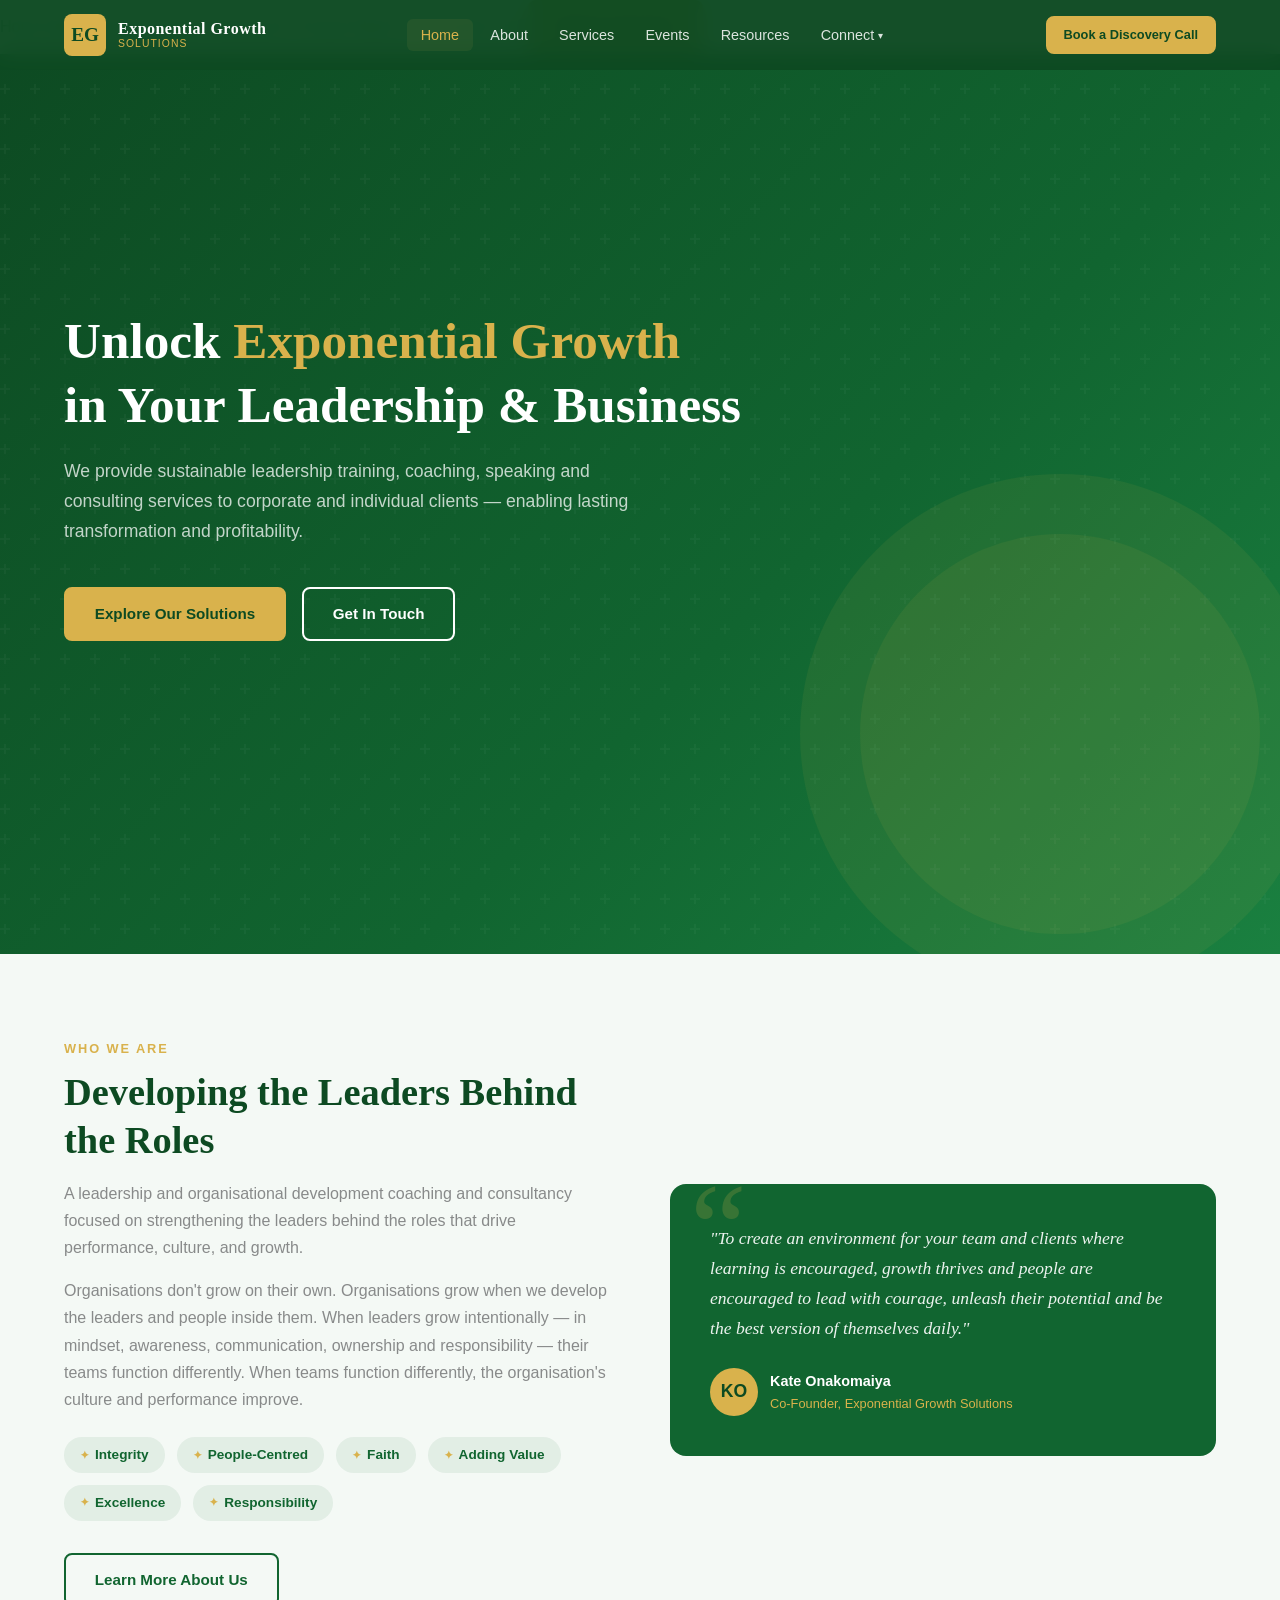
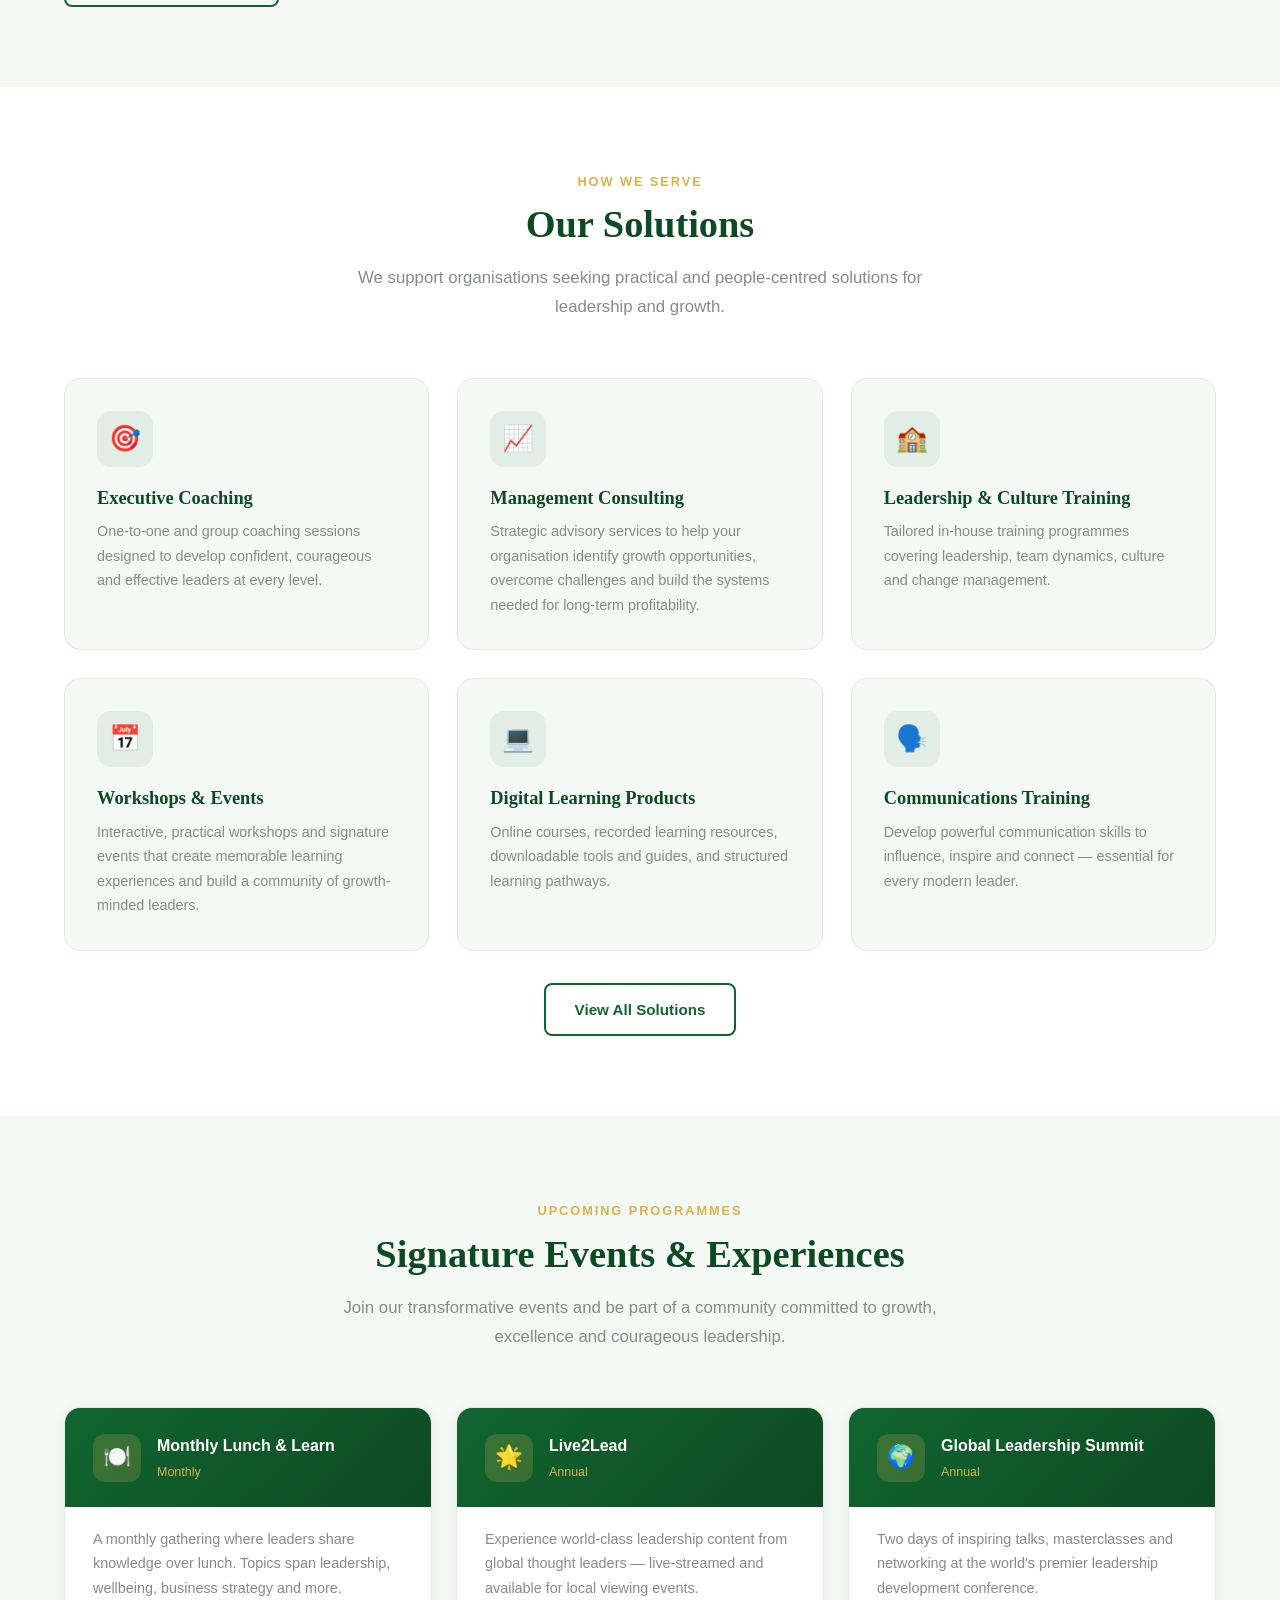
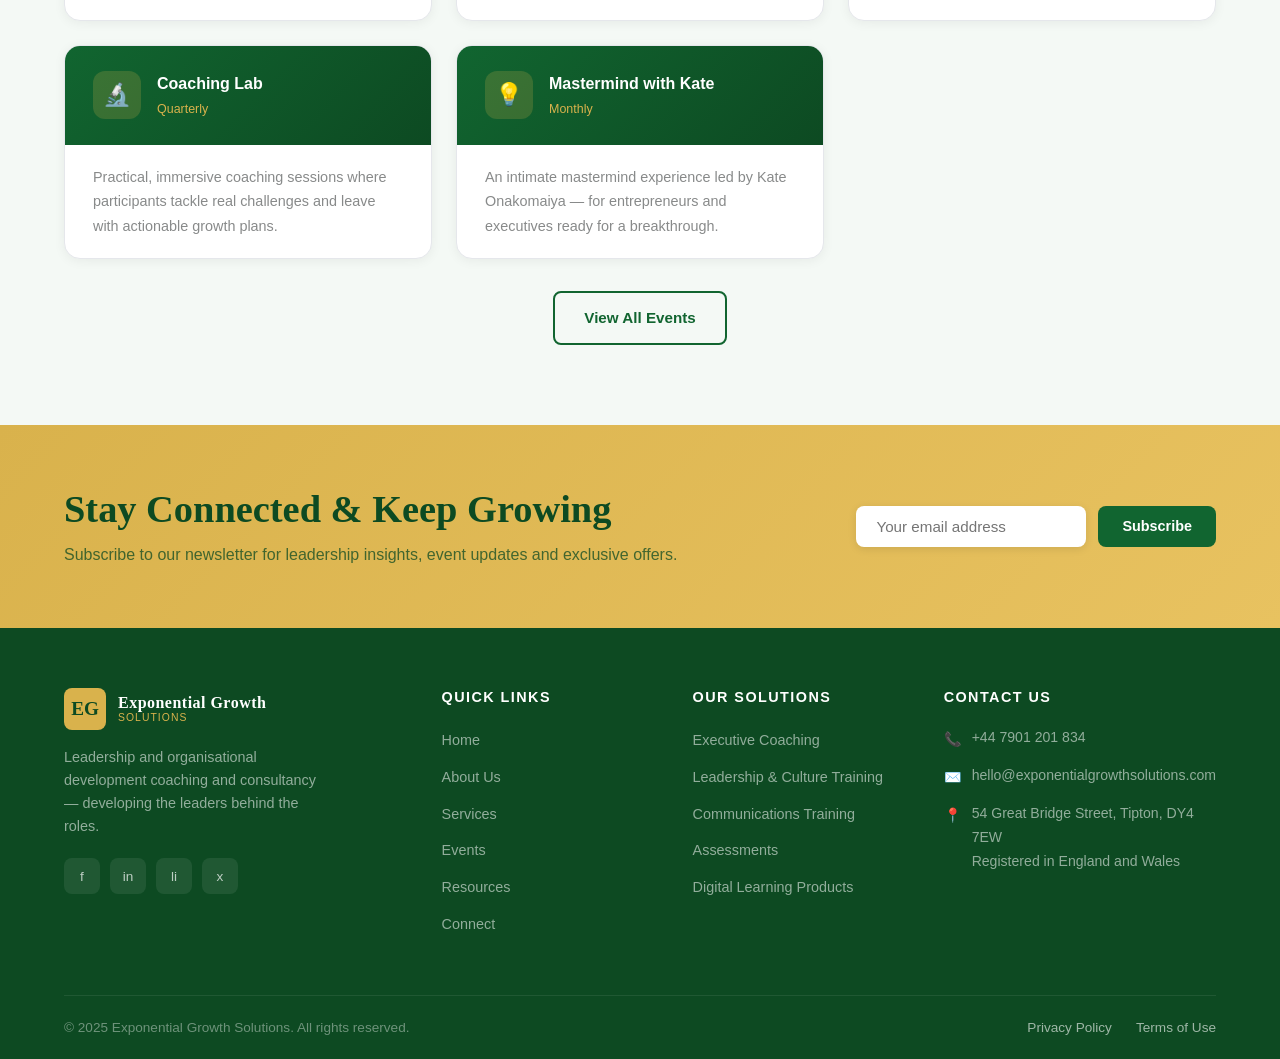
==== index.html @ 82782a2e "Add Connect dropdown menu with Book a Connection Call across all pages Agent-Logs-Url: https://githu" ====
<!DOCTYPE html>
<html lang="en">
<head>
  <meta charset="UTF-8" />
  <meta name="viewport" content="width=device-width, initial-scale=1.0" />
  <title>Exponential Growth Solutions | Leadership Coaching &amp; Consulting</title>
  <meta name="description" content="Exponential Growth Solutions – Leadership and organisational development coaching and consultancy. Helping organisations grow by developing the leaders within." />
  <link rel="stylesheet" href="css/styles.css" />
</head>
<body>

  <!-- ===== NAVBAR ===== -->
  <nav class="navbar" role="navigation" aria-label="Main navigation">
    <div class="container nav-inner">
      <a href="index.html" class="nav-logo" aria-label="Exponential Growth Solutions – Home">
        <div class="nav-logo-icon">EG</div>
        <div class="nav-logo-text">
          <span class="nav-logo-name">Exponential Growth</span>
          <span class="nav-logo-sub">Solutions</span>
        </div>
      </a>
      <ul class="nav-links" role="list">
        <li><a href="index.html">Home</a></li>
        <li><a href="about.html">About</a></li>
        <li><a href="services.html">Services</a></li>
        <li><a href="events.html">Events</a></li>
        <li><a href="resources.html">Resources</a></li>
        <li class="nav-dropdown">
          <button class="nav-dropdown-toggle" aria-expanded="false" aria-haspopup="true">Connect <span class="nav-dropdown-arrow" aria-hidden="true">▾</span></button>
          <ul class="nav-dropdown-menu" role="menu">
            <li role="none"><a href="contact.html" role="menuitem">Contact</a></li>
            <li role="none"><a href="book-a-call.html" role="menuitem">Book a Connection Call</a></li>
          </ul>
        </li>
      </ul>
      <a href="book-a-call.html" class="btn btn-primary nav-cta">Book a Discovery Call</a>
      <button class="nav-hamburger" aria-label="Toggle mobile menu" aria-expanded="false">
        <span></span><span></span><span></span>
      </button>
    </div>
  </nav>

  <!-- Mobile Menu -->
  <div class="mobile-menu" role="navigation" aria-label="Mobile navigation">
    <a href="index.html">Home</a>
    <a href="about.html">About</a>
    <a href="services.html">Services</a>
    <a href="events.html">Events</a>
    <a href="resources.html">Resources</a>
    <a href="contact.html">Connect</a>
    <a href="book-a-call.html">Book a Connection Call</a>
    <a href="book-a-call.html" class="btn btn-primary">Book a Session</a>
  </div>

  <!-- ===== HERO ===== -->
  <section class="hero" id="home">
    <div class="hero-graphic" aria-hidden="true"></div>
    <div class="container">
      <div class="hero-content fade-up">
        <h1>Unlock <span>Exponential Growth</span><br>in Your Leadership &amp; Business</h1>
        <p class="hero-subtitle">
          We provide sustainable leadership training, coaching, speaking and consulting services
          to corporate and individual clients — enabling lasting transformation and profitability.
        </p>
        <div class="hero-buttons">
          <a href="services.html" class="btn btn-primary">Explore Our Solutions</a>
          <a href="contact.html" class="btn btn-outline">Get In Touch</a>
        </div>
      </div>
    </div>
  </section>

  <!-- ===== ABOUT STRIP ===== -->
  <section class="about-strip">
    <div class="container strip-grid">
      <div class="strip-text fade-up">
        <span class="section-label">Who We Are</span>
        <h2>Developing the Leaders Behind the Roles</h2>
        <p>
          A leadership and organisational development coaching and consultancy focused on strengthening the leaders behind the roles that drive performance, culture, and growth.
        </p>
        <p>
          Organisations don't grow on their own. Organisations grow when we develop the leaders and people inside them. When leaders grow intentionally — in mindset, awareness, communication, ownership and responsibility — their teams function differently. When teams function differently, the organisation's culture and performance improve.
        </p>
        <div class="values-list">
          <span class="value-badge">Integrity</span>
          <span class="value-badge">People-Centred</span>
          <span class="value-badge">Faith</span>
          <span class="value-badge">Adding Value</span>
          <span class="value-badge">Excellence</span>
          <span class="value-badge">Responsibility</span>
        </div>
        <a href="about.html" class="btn btn-outline-dark mt-2">Learn More About Us</a>
      </div>
      <div class="fade-up">
        <div class="quote-card">
          <p class="quote-text">
            "To create an environment for your team and clients where learning is encouraged,
            growth thrives and people are encouraged to lead with courage, unleash their potential
            and be the best version of themselves daily."
          </p>
          <div class="quote-author">
            <div class="quote-avatar">KO</div>
            <div>
              <div class="quote-name">Kate Onakomaiya</div>
              <div class="quote-role">Co-Founder, Exponential Growth Solutions</div>
            </div>
          </div>
        </div>
      </div>
    </div>
  </section>

  <!-- ===== SERVICES ===== -->
  <section class="services" id="services">
    <div class="container">
      <div class="section-header fade-up">
        <span class="section-label">How We Serve</span>
        <h2>Our Solutions</h2>
        <p>We support organisations seeking practical and people-centred solutions for leadership and growth.</p>
      </div>
      <div class="services-grid" id="servicesGrid">
        <div class="service-card fade-up">
          <div class="service-icon">🎯</div>
          <h3>Executive Coaching</h3>
          <p>One-to-one and group coaching sessions designed to develop confident, courageous and effective leaders at every level.</p>
        </div>
        <div class="service-card fade-up">
          <div class="service-icon">📈</div>
          <h3>Management Consulting</h3>
          <p>Strategic advisory services to help your organisation identify growth opportunities, overcome challenges and build the systems needed for long-term profitability.</p>
        </div>
        <div class="service-card fade-up">
          <div class="service-icon">🏫</div>
          <h3>Leadership &amp; Culture Training</h3>
          <p>Tailored in-house training programmes covering leadership, team dynamics, culture and change management.</p>
        </div>
        <div class="service-card fade-up">
          <div class="service-icon">📅</div>
          <h3>Workshops &amp; Events</h3>
          <p>Interactive, practical workshops and signature events that create memorable learning experiences and build a community of growth-minded leaders.</p>
        </div>
        <div class="service-card fade-up">
          <div class="service-icon">💻</div>
          <h3>Digital Learning Products</h3>
          <p>Online courses, recorded learning resources, downloadable tools and guides, and structured learning pathways.</p>
        </div>
        <div class="service-card fade-up">
          <div class="service-icon">🗣️</div>
          <h3>Communications Training</h3>
          <p>Develop powerful communication skills to influence, inspire and connect — essential for every modern leader.</p>
        </div>
        <div class="service-card fade-up service-card--extra" style="display:none;">
          <div class="service-icon">📊</div>
          <h3>Assessments</h3>
          <p>Evidence-based DISC and 360-degree leadership assessments to uncover strengths, gaps and opportunities for growth.</p>
        </div>
        <div class="service-card fade-up service-card--extra" style="display:none;">
          <div class="service-icon">🎤</div>
          <h3>Speaking Engagements</h3>
          <p>Inspirational keynotes and panel discussions for conferences, corporate events and leadership summits.</p>
        </div>
      </div>
      <div class="text-center mt-2">
        <a href="#" id="viewAllServicesBtn" class="btn btn-outline-dark">View All Solutions</a>
      </div>
    </div>
  </section>

  <!-- ===== EVENTS ===== -->
  <section class="events" id="events">
    <div class="container">
      <div class="section-header fade-up">
        <span class="section-label">Upcoming Programmes</span>
        <h2>Signature Events &amp; Experiences</h2>
        <p>Join our transformative events and be part of a community committed to growth, excellence and courageous leadership.</p>
      </div>
      <div class="events-grid">
        <div class="event-card fade-up">
          <div class="event-header">
            <div class="event-icon">🍽️</div>
            <div>
              <div class="event-title">Monthly Lunch &amp; Learn</div>
              <div class="event-freq">Monthly</div>
            </div>
          </div>
          <div class="event-body">
            <p>A monthly gathering where leaders share knowledge over lunch. Topics span leadership, wellbeing, business strategy and more.</p>
          </div>
        </div>
        <div class="event-card fade-up">
          <div class="event-header">
            <div class="event-icon">🌟</div>
            <div>
              <div class="event-title">Live2Lead</div>
              <div class="event-freq">Annual</div>
            </div>
          </div>
          <div class="event-body">
            <p>Experience world-class leadership content from global thought leaders — live-streamed and available for local viewing events.</p>
          </div>
        </div>
        <div class="event-card fade-up">
          <div class="event-header">
            <div class="event-icon">🌍</div>
            <div>
              <div class="event-title">Global Leadership Summit</div>
              <div class="event-freq">Annual</div>
            </div>
          </div>
          <div class="event-body">
            <p>Two days of inspiring talks, masterclasses and networking at the world's premier leadership development conference.</p>
          </div>
        </div>
        <div class="event-card fade-up">
          <div class="event-header">
            <div class="event-icon">🔬</div>
            <div>
              <div class="event-title">Coaching Lab</div>
              <div class="event-freq">Quarterly</div>
            </div>
          </div>
          <div class="event-body">
            <p>Practical, immersive coaching sessions where participants tackle real challenges and leave with actionable growth plans.</p>
          </div>
        </div>
        <div class="event-card fade-up">
          <div class="event-header">
            <div class="event-icon">💡</div>
            <div>
              <div class="event-title">Mastermind with Kate</div>
              <div class="event-freq">Monthly</div>
            </div>
          </div>
          <div class="event-body">
            <p>An intimate mastermind experience led by Kate Onakomaiya — for entrepreneurs and executives ready for a breakthrough.</p>
          </div>
        </div>
      </div>
      <div class="text-center mt-2 fade-up">
        <a href="events.html" class="btn btn-outline-dark">View All Events</a>
      </div>
    </div>
  </section>

  <!-- ===== TESTIMONIALS (commented out) =====
  <section class="testimonials">
    <div class="container">
      <div class="section-header fade-up">
        <span class="section-label">Client Stories</span>
        <h2>What Our Clients Say</h2>
        <p>Real transformations from real people who chose to grow exponentially.</p>
      </div>
      <div class="testimonials-grid">
        <div class="testi-card fade-up">
          <div class="testi-stars">★★★★★</div>
          <p class="testi-text">"The coaching sessions with Exponential Growth completely changed how I show up as a leader. I've become more decisive, more empathetic and significantly more effective."</p>
          <div class="testi-author">
            <div class="testi-avatar">AO</div>
            <div>
              <div class="testi-name">Adaeze Obi</div>
              <div class="testi-role">Senior Manager, Financial Services</div>
            </div>
          </div>
        </div>
        <div class="testi-card fade-up">
          <div class="testi-stars">★★★★★</div>
          <p class="testi-text">"The Global Leadership Summit was phenomenal. The content, the speakers and the network I built in those two days were worth every penny invested."</p>
          <div class="testi-author">
            <div class="testi-avatar">TS</div>
            <div>
              <div class="testi-name">Taiwo Sanni</div>
              <div class="testi-role">CEO, Tech Startup</div>
            </div>
          </div>
        </div>
        <div class="testi-card fade-up">
          <div class="testi-stars">★★★★★</div>
          <p class="testi-text">"Mastermind with Kate gave me the clarity and accountability I needed to scale my business. The ROI has been incredible — I recommend it without hesitation."</p>
          <div class="testi-author">
            <div class="testi-avatar">FB</div>
            <div>
              <div class="testi-name">Folake Balogun</div>
              <div class="testi-role">Entrepreneur &amp; Business Owner</div>
            </div>
          </div>
        </div>
      </div>
    </div>
  </section>
  ===== END TESTIMONIALS ===== -->

  <!-- ===== NEWSLETTER ===== -->
  <section class="cta-banner">
    <div class="container cta-inner">
      <div class="cta-text">
        <h2>Stay Connected &amp; Keep Growing</h2>
        <p>Subscribe to our newsletter for leadership insights, event updates and exclusive offers.</p>
      </div>
      <div>
        <form class="newsletter-form" id="newsletterForm" novalidate>
          <input type="email" placeholder="Your email address" aria-label="Email address" required />
          <button type="submit">Subscribe</button>
        </form>
        <div class="success-msg" id="newsletterSuccess">✓ You're subscribed! Welcome to the community.</div>
      </div>
    </div>
  </section>

  <!-- ===== FOOTER ===== -->
  <footer class="footer">
    <div class="container">
      <div class="footer-grid">
        <div class="footer-brand">
          <a href="index.html" class="nav-logo" aria-label="Exponential Growth Solutions – Home">
            <div class="nav-logo-icon">EG</div>
            <div class="nav-logo-text">
              <span class="nav-logo-name">Exponential Growth</span>
              <span class="nav-logo-sub">Solutions</span>
            </div>
          </a>
          <p>Leadership and organisational development coaching and consultancy — developing the leaders behind the roles.</p>
          <div class="footer-social">
            <a href="#" class="social-link" aria-label="Facebook">f</a>
            <a href="#" class="social-link" aria-label="Instagram">in</a>
            <a href="https://www.linkedin.com/company/exponentialgrowthsolutions" target="_blank" rel="noopener noreferrer" class="social-link" aria-label="LinkedIn">li</a>
            <a href="#" class="social-link" aria-label="Twitter/X">x</a>
          </div>
        </div>
        <div class="footer-col">
          <h4>Quick Links</h4>
          <ul>
            <li><a href="index.html">Home</a></li>
            <li><a href="about.html">About Us</a></li>
            <li><a href="services.html">Services</a></li>
            <li><a href="events.html">Events</a></li>
            <li><a href="resources.html">Resources</a></li>
            <li><a href="contact.html">Connect</a></li>
          </ul>
        </div>
        <div class="footer-col">
          <h4>Our Solutions</h4>
          <ul>
            <li><a href="services.html">Executive Coaching</a></li>
            <li><a href="services.html">Leadership &amp; Culture Training</a></li>
            <li><a href="services.html">Communications Training</a></li>
            <li><a href="services.html">Assessments</a></li>
            <li><a href="services.html">Digital Learning Products</a></li>
          </ul>
        </div>
        <div class="footer-col">
          <h4>Contact Us</h4>
          <div class="footer-contact-item">
            <span class="icon">📞</span>
            <a href="tel:+447901201834" style="color:rgba(255,255,255,0.55)">+44 7901 201 834</a>
          </div>
          <div class="footer-contact-item">
            <span class="icon">✉️</span>
            <a href="mailto:hello@exponentialgrowthsolutions.com" style="color:rgba(255,255,255,0.55)">hello@exponentialgrowthsolutions.com</a>
          </div>
          <div class="footer-contact-item">
            <span class="icon">📍</span>
            <span>54 Great Bridge Street, Tipton, DY4 7EW<br>Registered in England and Wales</span>
          </div>
        </div>
      </div>
      <div class="footer-bottom">
        <p>© 2025 Exponential Growth Solutions. All rights reserved.</p>
        <div style="display:flex;gap:1.5rem;">
          <a href="#">Privacy Policy</a>
          <a href="#">Terms of Use</a>
        </div>
      </div>
    </div>
  </footer>

  <script src="js/main.js"></script>
</body>
</html>
---- css/styles.css ----
/* =============================================
   EXPONENTIAL GROWTH SOLUTIONS LTD
   Main Stylesheet
   ============================================= */

/* ---- CSS Variables ---- */
:root {
  --primary:     #116530;   /* Deep green */
  --primary-dark:#0D4A22;
  --secondary:   #21B6A8;   /* Teal */
  --accent:      #D9B24C;   /* Gold */
  --accent-dark: #B8922C;
  --accent-2:    #A3EBB1;   /* Mid green */
  --accent-3:    #A3EBB1;   /* Light green */
  --light:       #F4F9F5;
  --white:       #FFFFFF;
  --text:        #676969;
  --text-light:  #888A8A;
  --border:      #E5E7EB;
  --success:     #A3EBB1;
  --radius:      8px;
  --shadow:      0 4px 24px rgba(17,101,48,0.12);
  --transition:  0.3s ease;
  --font-main:   'Segoe UI', Arial, sans-serif;
  --font-heading:'Georgia', 'Times New Roman', serif;
}

/* ---- Reset & Base ---- */
*, *::before, *::after { box-sizing: border-box; margin: 0; padding: 0; }
html { scroll-behavior: smooth; }
body {
  font-family: var(--font-main);
  color: var(--text);
  background: var(--white);
  line-height: 1.7;
  font-size: 16px;
}
img { max-width: 100%; display: block; }
a { color: var(--primary); text-decoration: none; transition: color var(--transition); }
a:hover { color: var(--accent); }
ul { list-style: none; }

/* ---- Typography ---- */
h1, h2, h3, h4 {
  font-family: var(--font-heading);
  color: var(--primary-dark);
  line-height: 1.25;
}
h1 { font-size: clamp(2rem, 5vw, 3.2rem); }
h2 { font-size: clamp(1.6rem, 3.5vw, 2.4rem); }
h3 { font-size: clamp(1.2rem, 2.5vw, 1.6rem); }
h4 { font-size: 1.1rem; }
p  { margin-bottom: 1rem; color: var(--text); }
.section-label {
  display: inline-block;
  font-size: 0.8rem;
  font-weight: 700;
  letter-spacing: 0.15em;
  text-transform: uppercase;
  color: var(--accent);
  margin-bottom: 0.5rem;
}

/* ---- Layout ---- */
.container { width: 90%; max-width: 1160px; margin: 0 auto; }
section { padding: 80px 0; }
.section-header { text-align: center; margin-bottom: 56px; }
.section-header h2 { margin-bottom: 1rem; }
.section-header p  { max-width: 640px; margin: 0 auto; color: var(--text-light); font-size: 1.05rem; }

/* ---- Buttons ---- */
.btn {
  display: inline-block;
  padding: 0.75rem 1.8rem;
  border-radius: var(--radius);
  font-weight: 600;
  font-size: 0.95rem;
  cursor: pointer;
  transition: all var(--transition);
  border: 2px solid transparent;
}
.btn-primary {
  background: var(--accent);
  color: var(--primary-dark);
  border-color: var(--accent);
}
.btn-primary:hover {
  background: var(--accent-dark);
  border-color: var(--accent-dark);
  color: var(--white);
  transform: translateY(-2px);
  box-shadow: 0 6px 20px rgba(217,178,76,0.35);
}
.btn-green {
  background: var(--primary);
  color: var(--white);
  border-color: var(--primary);
}
.btn-green:hover {
  background: var(--primary-dark);
  border-color: var(--primary-dark);
  color: var(--white);
  transform: translateY(-2px);
  box-shadow: 0 6px 20px rgba(17,101,48,0.35);
}
.btn-outline {
  background: transparent;
  color: var(--white);
  border-color: var(--white);
}
.btn-outline:hover {
  background: var(--white);
  color: var(--primary);
  transform: translateY(-2px);
}
.btn-outline-dark {
  background: transparent;
  color: var(--primary);
  border-color: var(--primary);
}
.btn-outline-dark:hover {
  background: var(--primary);
  color: var(--white);
  transform: translateY(-2px);
}

/* ---- NAV ---- */
.navbar {
  position: fixed;
  top: 0; left: 0; right: 0;
  z-index: 1000;
  background: rgba(13, 74, 34, 0.97);
  backdrop-filter: blur(10px);
  padding: 0;
  transition: box-shadow var(--transition);
}
.navbar.scrolled { box-shadow: 0 2px 24px rgba(0,0,0,0.25); }
.nav-inner {
  display: flex;
  align-items: center;
  justify-content: space-between;
  height: 70px;
}
.nav-logo {
  display: flex;
  align-items: center;
  gap: 12px;
  text-decoration: none;
}
.nav-logo-icon {
  width: 42px; height: 42px;
  background: var(--accent);
  border-radius: 8px;
  display: flex; align-items: center; justify-content: center;
  font-size: 1.2rem; font-weight: 900;
  color: var(--primary-dark);
  font-family: var(--font-heading);
  flex-shrink: 0;
}
.nav-logo-text { display: flex; flex-direction: column; line-height: 1.2; }
.nav-logo-name {
  font-family: var(--font-heading);
  font-size: 1rem;
  font-weight: 700;
  color: var(--white);
  letter-spacing: 0.03em;
}
.nav-logo-sub {
  font-size: 0.65rem;
  color: var(--accent);
  letter-spacing: 0.1em;
  text-transform: uppercase;
}
.nav-links {
  display: flex;
  align-items: center;
  gap: 0.25rem;
}
.nav-links a {
  color: rgba(255,255,255,0.85);
  font-size: 0.9rem;
  font-weight: 500;
  padding: 0.5rem 0.85rem;
  border-radius: 6px;
  transition: all var(--transition);
}
.nav-links a:hover,
.nav-links a.active {
  color: var(--accent);
  background: rgba(217,178,76,0.08);
}
.nav-cta { margin-left: 0.5rem; padding: 0.4rem 1rem; font-size: 0.8rem; }
.nav-hamburger {
  display: none;
  flex-direction: column;
  gap: 5px;
  background: none;
  border: none;
  cursor: pointer;
  padding: 4px;
}
.nav-hamburger span {
  display: block; width: 24px; height: 2px;
  background: var(--white);
  border-radius: 2px;
  transition: all var(--transition);
}
.nav-hamburger.open span:nth-child(1) { transform: translateY(7px) rotate(45deg); }
.nav-hamburger.open span:nth-child(2) { opacity: 0; }
.nav-hamburger.open span:nth-child(3) { transform: translateY(-7px) rotate(-45deg); }

/* ---- NAV DROPDOWN ---- */
.nav-dropdown { position: relative; }
.nav-dropdown-toggle {
  display: flex;
  align-items: center;
  gap: 0.25rem;
  background: none;
  border: none;
  cursor: pointer;
  color: rgba(255,255,255,0.85);
  font-size: 0.9rem;
  font-weight: 500;
  font-family: inherit;
  padding: 0.5rem 0.85rem;
  border-radius: 6px;
  transition: all var(--transition);
}
.nav-dropdown-toggle:hover,
.nav-dropdown-toggle.active {
  color: var(--accent);
  background: rgba(217,178,76,0.08);
}
.nav-dropdown-arrow {
  font-size: 0.65rem;
  transition: transform var(--transition);
}
.nav-dropdown.open .nav-dropdown-arrow { transform: rotate(180deg); }
.nav-dropdown-menu {
  display: none;
  position: absolute;
  top: calc(100% + 0.4rem);
  left: 0;
  min-width: 220px;
  background: var(--primary-dark);
  border: 1px solid rgba(255,255,255,0.1);
  border-radius: 8px;
  box-shadow: 0 8px 24px rgba(0,0,0,0.35);
  z-index: 200;
  padding: 0.4rem 0;
  list-style: none;
}
.nav-dropdown.open .nav-dropdown-menu { display: block; }
.nav-dropdown-menu li a {
  display: block;
  padding: 0.6rem 1.2rem;
  color: rgba(255,255,255,0.85);
  font-size: 0.875rem;
  font-weight: 500;
  white-space: nowrap;
  transition: all var(--transition);
}
.nav-dropdown-menu li a:hover,
.nav-dropdown-menu li a.active {
  color: var(--accent);
  background: rgba(217,178,76,0.1);
}

/* ---- HERO ---- */
.hero {
  min-height: 100vh;
  background: linear-gradient(135deg, var(--primary-dark) 0%, var(--primary) 60%, #1a8040 100%);
  display: flex;
  align-items: center;
  position: relative;
  overflow: hidden;
  padding-top: 70px;
}
.hero::before {
  content: '';
  position: absolute;
  inset: 0;
  background: url("data:image/svg+xml,%3Csvg width='60' height='60' viewBox='0 0 60 60' xmlns='http://www.w3.org/2000/svg'%3E%3Cg fill='none' fill-rule='evenodd'%3E%3Cg fill='%23ffffff' fill-opacity='0.03'%3E%3Cpath d='M36 34v-4h-2v4h-4v2h4v4h2v-4h4v-2h-4zm0-30V0h-2v4h-4v2h4v4h2V6h4V4h-4zM6 34v-4H4v4H0v2h4v4h2v-4h4v-2H6zM6 4V0H4v4H0v2h4v4h2V6h4V4H6z'/%3E%3C/g%3E%3C/g%3E%3C/svg%3E");
}
.hero-content {
  position: relative;
  z-index: 1;
  max-width: 760px;
}
.hero-badge {
  display: inline-flex;
  align-items: center;
  gap: 8px;
  background: rgba(217,178,76,0.15);
  border: 1px solid rgba(217,178,76,0.4);
  color: var(--accent);
  font-size: 0.8rem;
  font-weight: 600;
  letter-spacing: 0.08em;
  text-transform: uppercase;
  padding: 0.4rem 1rem;
  border-radius: 50px;
  margin-bottom: 1.5rem;
}
.hero h1 { color: var(--white); margin-bottom: 1.25rem; }
.hero h1 span { color: var(--accent); }
.hero-subtitle {
  font-size: 1.1rem;
  color: rgba(255,255,255,0.75);
  max-width: 600px;
  margin-bottom: 2.5rem;
}
.hero-buttons { display: flex; flex-wrap: wrap; gap: 1rem; margin-bottom: 3rem; }
.hero-stats { display: flex; flex-wrap: wrap; gap: 2.5rem; }
.stat-number {
  font-family: var(--font-heading);
  font-size: 2rem;
  font-weight: 700;
  color: var(--accent);
  line-height: 1;
}
.stat-label {
  font-size: 0.8rem;
  color: rgba(255,255,255,0.6);
  text-transform: uppercase;
  letter-spacing: 0.05em;
}
.hero-graphic {
  position: absolute;
  right: -40px;
  bottom: -40px;
  width: 520px;
  height: 520px;
  border-radius: 50%;
  background: rgba(217,178,76,0.07);
  pointer-events: none;
}
.hero-graphic::before {
  content: '';
  position: absolute;
  inset: 60px;
  border-radius: 50%;
  background: rgba(217,178,76,0.07);
}

/* ---- ABOUT STRIP ---- */
.about-strip { background: var(--light); }
.strip-grid {
  display: grid;
  grid-template-columns: 1fr 1fr;
  gap: 60px;
  align-items: center;
}
.strip-text h2 { margin-bottom: 1rem; }
.strip-text p { color: var(--text-light); }
.values-list { margin-top: 1.5rem; display: flex; flex-wrap: wrap; gap: 0.75rem; }
.value-badge {
  display: inline-flex;
  align-items: center;
  gap: 6px;
  padding: 0.4rem 1rem;
  background: rgba(17,101,48,0.08);
  border-radius: 50px;
  font-size: 0.85rem;
  font-weight: 600;
  color: var(--primary);
}
.value-badge::before { content: '✦'; color: var(--accent); font-size: 0.7rem; }
.quote-card {
  background: var(--primary);
  color: var(--white);
  border-radius: 16px;
  padding: 2.5rem;
  position: relative;
  overflow: hidden;
}
.quote-card::before {
  content: '\201C';
  position: absolute;
  top: -20px; left: 20px;
  font-size: 8rem;
  font-family: var(--font-heading);
  color: rgba(217,178,76,0.2);
  line-height: 1;
}
.quote-text {
  font-family: var(--font-heading);
  font-size: 1.1rem;
  font-style: italic;
  color: rgba(255,255,255,0.92);
  line-height: 1.7;
  margin-bottom: 1.5rem;
  position: relative;
  z-index: 1;
}
.quote-author {
  display: flex;
  align-items: center;
  gap: 12px;
}
.quote-avatar {
  width: 48px; height: 48px;
  border-radius: 50%;
  background: var(--accent);
  display: flex; align-items: center; justify-content: center;
  font-weight: 700;
  color: var(--primary-dark);
  font-size: 1.1rem;
  flex-shrink: 0;
}
.quote-name { font-weight: 600; color: var(--white); font-size: 0.9rem; }
.quote-role { font-size: 0.8rem; color: var(--accent); }

/* ---- SERVICES ---- */
.services { background: var(--white); }
.services-grid {
  display: grid;
  grid-template-columns: repeat(auto-fit, minmax(280px, 1fr));
  gap: 28px;
}
.service-card {
  background: var(--light);
  border-radius: 16px;
  padding: 2rem;
  transition: all var(--transition);
  border: 1px solid var(--border);
  position: relative;
  overflow: hidden;
}
.service-card::before {
  content: '';
  position: absolute;
  bottom: 0; left: 0; right: 0;
  height: 4px;
  background: linear-gradient(90deg, var(--primary), var(--accent));
  transform: scaleX(0);
  transform-origin: left;
  transition: transform var(--transition);
}
.service-card:hover {
  transform: translateY(-6px);
  box-shadow: var(--shadow);
  border-color: transparent;
}
.service-card:hover::before { transform: scaleX(1); }
.service-icon {
  width: 56px; height: 56px;
  border-radius: 14px;
  background: rgba(17,101,48,0.08);
  display: flex; align-items: center; justify-content: center;
  font-size: 1.6rem;
  margin-bottom: 1.25rem;
  transition: background var(--transition);
}
.service-card:hover .service-icon {
  background: rgba(17,101,48,0.14);
}
.service-card h3 { margin-bottom: 0.6rem; font-size: 1.15rem; }
.service-card p { color: var(--text-light); font-size: 0.9rem; margin-bottom: 0; }

/* ---- EVENTS ---- */
.events { background: var(--light); }
.events-grid {
  display: grid;
  grid-template-columns: repeat(auto-fit, minmax(300px, 1fr));
  gap: 24px;
}
.event-card {
  background: var(--white);
  border-radius: 16px;
  overflow: hidden;
  box-shadow: 0 2px 12px rgba(0,0,0,0.06);
  transition: all var(--transition);
  border: 1px solid var(--border);
}
.event-card:hover { transform: translateY(-4px); box-shadow: var(--shadow); }
.event-header {
  background: linear-gradient(135deg, var(--primary) 0%, var(--primary-dark) 100%);
  padding: 1.5rem 1.75rem;
  display: flex;
  align-items: center;
  gap: 1rem;
}
.event-icon {
  width: 48px; height: 48px;
  background: rgba(217,178,76,0.2);
  border-radius: 12px;
  display: flex; align-items: center; justify-content: center;
  font-size: 1.4rem;
  flex-shrink: 0;
}
.event-title { color: var(--white); font-size: 1rem; font-weight: 600; margin-bottom: 2px; }
.event-freq  { font-size: 0.78rem; color: var(--accent); font-weight: 500; }
.event-body  { padding: 1.25rem 1.75rem; }
.event-body p { color: var(--text-light); font-size: 0.9rem; margin-bottom: 0; }

/* ---- TESTIMONIALS ---- */
.testimonials { background: var(--primary-dark); }
.testimonials .section-header h2 { color: var(--white); }
.testimonials .section-header p   { color: rgba(255,255,255,0.6); }
.testimonials .section-label       { color: var(--accent); }
.testimonials-grid {
  display: grid;
  grid-template-columns: repeat(auto-fit, minmax(280px, 1fr));
  gap: 24px;
}
.testi-card {
  background: rgba(255,255,255,0.05);
  border: 1px solid rgba(255,255,255,0.1);
  border-radius: 16px;
  padding: 2rem;
  transition: all var(--transition);
}
.testi-card:hover {
  background: rgba(255,255,255,0.08);
  transform: translateY(-4px);
}
.testi-stars { color: var(--accent); font-size: 1rem; margin-bottom: 1rem; letter-spacing: 2px; }
.testi-text {
  font-style: italic;
  color: rgba(255,255,255,0.85);
  font-size: 0.95rem;
  line-height: 1.7;
  margin-bottom: 1.5rem;
}
.testi-author { display: flex; align-items: center; gap: 12px; }
.testi-avatar {
  width: 44px; height: 44px;
  border-radius: 50%;
  background: var(--accent);
  display: flex; align-items: center; justify-content: center;
  font-weight: 700;
  color: var(--primary-dark);
  font-size: 0.9rem;
  flex-shrink: 0;
}
.testi-name  { color: var(--white); font-weight: 600; font-size: 0.9rem; }
.testi-role  { color: rgba(255,255,255,0.5); font-size: 0.8rem; }

/* ---- NEWSLETTER / CTA BANNER ---- */
.cta-banner {
  background: linear-gradient(135deg, var(--accent) 0%, #E8C260 100%);
  padding: 60px 0;
}
.cta-inner {
  display: flex;
  align-items: center;
  justify-content: space-between;
  gap: 2rem;
  flex-wrap: wrap;
}
.cta-text h2 { color: var(--primary-dark); margin-bottom: 0.5rem; }
.cta-text p  { color: rgba(13,74,34,0.75); margin-bottom: 0; }
.newsletter-form {
  display: flex;
  gap: 0.75rem;
  flex-wrap: wrap;
  min-width: 300px;
}
.newsletter-form input {
  flex: 1;
  min-width: 220px;
  padding: 0.75rem 1.25rem;
  border-radius: var(--radius);
  border: none;
  font-size: 0.95rem;
  outline: none;
  box-shadow: 0 2px 8px rgba(0,0,0,0.1);
}
.newsletter-form button {
  padding: 0.75rem 1.5rem;
  border-radius: var(--radius);
  background: var(--primary);
  color: var(--white);
  border: none;
  font-weight: 600;
  font-size: 0.9rem;
  cursor: pointer;
  transition: background var(--transition);
}
.newsletter-form button:hover { background: var(--primary-dark); }
.success-msg {
  display: none;
  background: var(--success);
  color: var(--white);
  padding: 0.6rem 1.2rem;
  border-radius: var(--radius);
  font-size: 0.9rem;
  font-weight: 600;
}

/* ---- BOOK A CALL PAGE ---- */
.bac-layout {
  display: grid;
  grid-template-columns: 1fr 1fr;
  min-height: calc(100vh - 70px);
  margin-top: 70px;
}
.bac-left {
  background: #5E7E8A;
  padding: 80px 64px;
  display: flex;
  align-items: center;
}
.bac-left-inner { max-width: 520px; }
.bac-heading {
  color: var(--white);
  font-size: clamp(1.8rem, 3vw, 2.6rem);
  margin-bottom: 1rem;
}
.bac-intro {
  color: rgba(255,255,255,0.8);
  font-size: 1.05rem;
  margin-bottom: 2.5rem;
}
.bac-steps { display: flex; flex-direction: column; gap: 1.75rem; }
.bac-step { }
.bac-step-title {
  font-weight: 700;
  font-size: 1.1rem;
  color: var(--white);
  margin-bottom: 0.35rem;
  line-height: 1.4;
}
.bac-chevron {
  color: var(--accent);
  margin-right: 0.25rem;
  font-style: normal;
}
.bac-step-desc {
  color: rgba(255,255,255,0.75);
  font-size: 0.975rem;
  margin: 0;
  padding-left: 1.6rem;
}
.bac-right {
  background: #EEF2F4;
  padding: 60px 48px;
  display: flex;
  align-items: flex-start;
  justify-content: center;
  overflow-y: auto;
}
.bac-card {
  background: var(--white);
  border-radius: 16px;
  box-shadow: 0 12px 48px rgba(0,0,0,0.15);
  padding: 2.5rem;
  width: 100%;
  max-width: 680px;
}
.bac-card-header {
  display: flex;
  align-items: center;
  gap: 1rem;
  margin-bottom: 1.25rem;
}
.bac-card-logo {
  width: 52px;
  height: 52px;
  border-radius: 50%;
  background: var(--primary);
  color: var(--white);
  font-weight: 700;
  font-size: 1rem;
  display: flex;
  align-items: center;
  justify-content: center;
  flex-shrink: 0;
}
.bac-card-org {
  font-size: 0.8rem;
  font-weight: 600;
  color: var(--accent);
  text-transform: uppercase;
  letter-spacing: 0.1em;
  margin: 0 0 0.2rem;
}
.bac-card-title {
  font-size: 1.3rem;
  color: var(--primary-dark);
  margin: 0;
}
.bac-card-meta {
  list-style: none;
  padding: 0;
  margin: 0 0 1.25rem;
  display: flex;
  flex-direction: column;
  gap: 0.5rem;
}
.bac-card-meta li {
  display: flex;
  align-items: flex-start;
  gap: 0.6rem;
  font-size: 0.9rem;
  color: var(--text-light);
}
.bac-meta-icon { flex-shrink: 0; }
.bac-card-desc {
  font-size: 0.9rem;
  color: var(--text-light);
  margin-bottom: 1.25rem;
  line-height: 1.65;
}
.bac-divider {
  border: none;
  border-top: 1px solid var(--border);
  margin-bottom: 1.5rem;
}
@media (max-width: 900px) {
  .bac-layout { grid-template-columns: 1fr; min-height: auto; }
  .bac-left { padding: 60px 32px; }
  .bac-right { padding: 48px 24px; }
  .bac-card { max-width: 100%; }
}
@media (max-width: 520px) {
  .bac-left { padding: 48px 20px; }
  .bac-right { padding: 32px 16px; }
  .bac-card { padding: 1.75rem 1.25rem; }
}

/* ---- CONTACT SECTION ---- */
/* ---- Call Steps (timeline on left of booking form) ---- */
.call-steps-list {
  list-style: none;
  padding: 0;
  margin: 0 0 2rem;
  position: relative;
}
.call-steps-list::before {
  content: '';
  position: absolute;
  top: 1.375rem;
  bottom: 1.375rem;
  left: 1.375rem;
  width: 2px;
  background: var(--border);
}
.call-step-item {
  display: flex;
  gap: 1rem;
  align-items: flex-start;
  padding-bottom: 1.75rem;
  position: relative;
}
.call-step-item:last-child { padding-bottom: 0; }
.call-step-num {
  width: 2.75rem;
  height: 2.75rem;
  border-radius: 50%;
  background: var(--primary);
  color: var(--white);
  font-size: 0.95rem;
  font-weight: 700;
  display: flex;
  align-items: center;
  justify-content: center;
  flex-shrink: 0;
  position: relative;
  z-index: 1;
}
.call-step-body { padding-top: 0.4rem; }
.call-step-body strong {
  display: block;
  color: var(--primary-dark);
  font-family: var(--font-heading);
  font-size: 0.95rem;
  margin-bottom: 0.25rem;
}
.call-step-body p { font-size: 0.875rem; color: var(--text-light); margin: 0; line-height: 1.5; }

.contact-section { background: var(--white); }
.contact-grid {
  display: grid;
  grid-template-columns: 1fr 1.4fr;
  gap: 60px;
}
.contact-book-block { grid-column: 1; grid-row: 1; }
.contact-info-block  { grid-column: 1; grid-row: 2; }
.contact-form-wrap   { grid-column: 2; grid-row: 1 / 3; }
.contact-info h3 { margin-bottom: 1.25rem; }
.contact-detail {
  display: flex;
  align-items: flex-start;
  gap: 14px;
  margin-bottom: 1.5rem;
}
.contact-icon {
  width: 44px; height: 44px;
  background: rgba(17,101,48,0.08);
  border-radius: 10px;
  display: flex; align-items: center; justify-content: center;
  font-size: 1.1rem;
  flex-shrink: 0;
}
.contact-detail-text strong { display: block; font-weight: 600; color: var(--text); font-size: 0.85rem; text-transform: uppercase; letter-spacing: 0.05em; }
.contact-detail-text span   { color: var(--text-light); font-size: 0.9rem; }
.contact-form-wrap {
  background: var(--light);
  border-radius: 20px;
  padding: 2.5rem;
}
.contact-form-wrap h3 { margin-bottom: 1.5rem; }
.form-group { margin-bottom: 1.25rem; }
.form-row { display: grid; grid-template-columns: 1fr 1fr; gap: 1.25rem; }
.form-group label {
  display: block;
  font-size: 0.85rem;
  font-weight: 600;
  color: var(--text);
  margin-bottom: 0.4rem;
}
.form-group input,
.form-group select,
.form-group textarea {
  width: 100%;
  padding: 0.75rem 1rem;
  border: 1.5px solid var(--border);
  border-radius: var(--radius);
  font-size: 0.95rem;
  font-family: var(--font-main);
  color: var(--text);
  background: var(--white);
  transition: border-color var(--transition);
  outline: none;
}
.form-group input:focus,
.form-group select:focus,
.form-group textarea:focus { border-color: var(--primary); box-shadow: 0 0 0 3px rgba(17,101,48,0.08); }
.form-group textarea { resize: vertical; min-height: 120px; }
.form-submit { width: 100%; padding: 0.9rem; font-size: 1rem; }
.form-success {
  display: none;
  text-align: center;
  padding: 2rem;
}
.form-success .check { font-size: 3rem; margin-bottom: 0.75rem; }
.form-success h4 { color: var(--success); margin-bottom: 0.5rem; }
.form-success p  { color: var(--text-light); font-size: 0.9rem; }

/* ---- PAGE HEADER (inner pages) ---- */
.page-header {
  background: linear-gradient(135deg, var(--primary-dark) 0%, var(--primary) 100%);
  padding: 100px 0 60px;
  text-align: center;
}
.page-header h1 { color: var(--white); margin-bottom: 0.75rem; }
.page-header p   { color: rgba(255,255,255,0.7); font-size: 1.05rem; max-width: 560px; margin: 0 auto; }
.breadcrumb {
  display: flex;
  justify-content: center;
  align-items: center;
  gap: 0.5rem;
  margin-bottom: 1.5rem;
  font-size: 0.85rem;
}
.breadcrumb a   { color: var(--accent); }
.breadcrumb span { color: rgba(255,255,255,0.5); }
.breadcrumb .current { color: rgba(255,255,255,0.8); }

/* ---- FOOTER ---- */
.footer {
  background: var(--primary-dark);
  padding: 60px 0 0;
}
.footer-grid {
  display: grid;
  grid-template-columns: 1.6fr 1fr 1fr 1fr;
  gap: 40px;
  margin-bottom: 48px;
}
.footer-brand .nav-logo { margin-bottom: 1rem; }
.footer-brand p { color: rgba(255,255,255,0.55); font-size: 0.9rem; max-width: 260px; line-height: 1.6; }
.footer-social { display: flex; gap: 10px; margin-top: 1.25rem; }
.social-link {
  width: 36px; height: 36px;
  background: rgba(255,255,255,0.08);
  border-radius: 8px;
  display: flex; align-items: center; justify-content: center;
  color: rgba(255,255,255,0.7);
  font-size: 0.85rem;
  transition: all var(--transition);
}
.social-link:hover { background: var(--accent); color: var(--primary-dark); }
.footer-col h4 { color: var(--white); font-family: var(--font-main); font-size: 0.9rem; font-weight: 700; text-transform: uppercase; letter-spacing: 0.1em; margin-bottom: 1.25rem; }
.footer-col ul li { margin-bottom: 0.6rem; }
.footer-col ul li a { color: rgba(255,255,255,0.55); font-size: 0.9rem; transition: color var(--transition); }
.footer-col ul li a:hover { color: var(--accent); }
.footer-contact-item {
  display: flex;
  gap: 10px;
  margin-bottom: 0.75rem;
  align-items: flex-start;
  color: rgba(255,255,255,0.55);
  font-size: 0.88rem;
}
.footer-contact-item .icon { color: var(--accent); flex-shrink: 0; margin-top: 2px; }
.footer-bottom {
  border-top: 1px solid rgba(255,255,255,0.08);
  padding: 1.25rem 0;
  display: flex;
  justify-content: space-between;
  align-items: center;
  flex-wrap: wrap;
  gap: 1rem;
}
.footer-bottom p { color: rgba(255,255,255,0.4); font-size: 0.85rem; margin-bottom: 0; }
.footer-bottom a { color: rgba(255,255,255,0.6); font-size: 0.85rem; }
.footer-bottom a:hover { color: var(--accent); }

/* ---- ABOUT PAGE ---- */
.team-grid {
  display: grid;
  grid-template-columns: repeat(auto-fit, minmax(240px, 1fr));
  gap: 28px;
}
.team-card {
  background: var(--light);
  border-radius: 16px;
  padding: 2rem;
  text-align: center;
  transition: all var(--transition);
  border: 1px solid var(--border);
}
.team-card:hover { transform: translateY(-6px); box-shadow: var(--shadow); border-color: transparent; }
.team-avatar {
  width: 80px; height: 80px;
  border-radius: 50%;
  background: linear-gradient(135deg, var(--primary) 0%, var(--accent) 100%);
  display: flex; align-items: center; justify-content: center;
  font-size: 1.8rem;
  font-weight: 700;
  color: var(--white);
  margin: 0 auto 1.25rem;
  font-family: var(--font-heading);
}
.team-card h3 { margin-bottom: 0.3rem; font-size: 1.1rem; }
.team-role     { color: var(--accent); font-size: 0.85rem; font-weight: 600; margin-bottom: 0.75rem; }
.team-card p   { color: var(--text-light); font-size: 0.88rem; margin-bottom: 0; }
.mission-vision { background: var(--light); }
.mv-grid { display: grid; grid-template-columns: 1fr 1fr; gap: 32px; }
.mv-card {
  background: var(--white);
  border-radius: 16px;
  padding: 2.5rem;
  border: 1px solid var(--border);
}
.mv-card-icon {
  width: 52px; height: 52px;
  background: rgba(17,101,48,0.08);
  border-radius: 12px;
  display: flex; align-items: center; justify-content: center;
  font-size: 1.4rem;
  margin-bottom: 1.25rem;
}
.mv-card h3 { margin-bottom: 0.75rem; }
.mv-card p  { color: var(--text-light); margin-bottom: 0; }

/* ---- SERVICES PAGE ---- */
.services-detail { background: var(--white); }
.service-detail-grid {
  display: grid;
  grid-template-columns: repeat(auto-fit, minmax(320px, 1fr));
  gap: 32px;
}
.service-detail-card {
  background: var(--light);
  border-radius: 16px;
  padding: 2.5rem;
  border: 1px solid var(--border);
  transition: all var(--transition);
}
.service-detail-card:hover { box-shadow: var(--shadow); border-color: transparent; }
.service-detail-card h3 { margin: 1.25rem 0 0.75rem; }
.service-detail-card p  { color: var(--text-light); margin-bottom: 1.25rem; }
.service-features { display: flex; flex-direction: column; gap: 8px; }
.feature-item {
  display: flex; align-items: center; gap: 10px;
  font-size: 0.9rem; color: var(--text);
}
.feature-item::before { content: '✓'; color: var(--success); font-weight: 700; flex-shrink: 0; }

/* ---- EVENTS PAGE ---- */
.events-list { background: var(--white); }
.events-full-grid {
  display: grid;
  grid-template-columns: repeat(auto-fit, minmax(340px, 1fr));
  gap: 28px;
}
.event-full-card {
  background: var(--light);
  border-radius: 16px;
  overflow: hidden;
  border: 1px solid var(--border);
  transition: all var(--transition);
}
.event-full-card:hover { box-shadow: var(--shadow); border-color: transparent; }
.event-full-header {
  background: linear-gradient(135deg, var(--primary) 0%, var(--primary-dark) 100%);
  padding: 1.75rem;
  display: flex;
  align-items: flex-start;
  gap: 1rem;
}
.event-full-icon {
  width: 56px; height: 56px;
  background: rgba(217,178,76,0.2);
  border-radius: 12px;
  display: flex; align-items: center; justify-content: center;
  font-size: 1.6rem;
  flex-shrink: 0;
}
.event-full-title  { color: var(--white); font-size: 1.05rem; font-weight: 700; margin-bottom: 4px; font-family: var(--font-heading); }
.event-full-freq   { font-size: 0.8rem; color: var(--accent); font-weight: 600; }
.event-full-body   { padding: 1.75rem; }
.event-full-body p { color: var(--text-light); font-size: 0.9rem; margin-bottom: 1.25rem; }
.event-tags { display: flex; flex-wrap: wrap; gap: 0.5rem; }
.event-tag {
  display: inline-block;
  padding: 0.3rem 0.75rem;
  background: rgba(17,101,48,0.08);
  color: var(--primary);
  font-size: 0.78rem;
  font-weight: 600;
  border-radius: 50px;
}
.book-cta { background: var(--primary); text-align: center; padding: 80px 0; }
.book-cta h2 { color: var(--white); margin-bottom: 1rem; }
.book-cta p  { color: rgba(255,255,255,0.7); max-width: 560px; margin: 0 auto 2rem; }

/* ---- FAQs ---- */
.faqs { background: var(--light); }
.faq-list { max-width: 760px; margin: 0 auto; display: flex; flex-direction: column; gap: 12px; }
.faq-item {
  background: var(--white);
  border-radius: 12px;
  border: 1px solid var(--border);
  overflow: hidden;
}
.faq-question {
  width: 100%;
  display: flex;
  align-items: center;
  justify-content: space-between;
  padding: 1.25rem 1.5rem;
  background: none;
  border: none;
  cursor: pointer;
  font-size: 0.95rem;
  font-weight: 600;
  color: var(--text);
  text-align: left;
  gap: 1rem;
  transition: background var(--transition);
}
.faq-question:hover { background: var(--light); }
.faq-arrow {
  flex-shrink: 0;
  width: 24px; height: 24px;
  background: rgba(17,101,48,0.08);
  border-radius: 50%;
  display: flex; align-items: center; justify-content: center;
  font-size: 0.75rem;
  color: var(--primary);
  transition: transform var(--transition);
}
.faq-item.open .faq-arrow { transform: rotate(180deg); }
.faq-answer {
  max-height: 0;
  overflow: hidden;
  transition: max-height 0.35s ease;
}
.faq-answer-inner {
  padding: 0 1.5rem 1.25rem;
  color: var(--text-light);
  font-size: 0.9rem;
  line-height: 1.7;
}

/* ---- UTILITY ---- */
.text-center { text-align: center; }
.text-accent  { color: var(--accent) !important; }
.bg-light     { background: var(--light); }
.mt-2 { margin-top: 2rem; }

/* ---- ANIMATIONS ---- */
.fade-up {
  opacity: 0;
  transform: translateY(28px);
  transition: opacity 0.6s ease, transform 0.6s ease;
}
.fade-up.visible {
  opacity: 1;
  transform: translateY(0);
}

/* ---- RESPONSIVE ---- */
@media (max-width: 1024px) {
  .footer-grid { grid-template-columns: 1fr 1fr; }
  .contact-grid { grid-template-columns: 1fr; gap: 40px; }
  .contact-book-block { grid-column: auto; grid-row: auto; order: 1; }
  .contact-info-block  { grid-column: auto; grid-row: auto; order: 2; }
  .contact-form-wrap   { grid-column: auto; grid-row: auto; order: 3; }
  .strip-grid { grid-template-columns: 1fr; gap: 40px; }
  .mv-grid { grid-template-columns: 1fr; }
}
@media (max-width: 768px) {
  section { padding: 60px 0; }
  .nav-links, .nav-cta { display: none; }
  .nav-hamburger { display: flex; }
  .mobile-menu {
    display: none;
    position: fixed;
    top: 70px; left: 0; right: 0; bottom: 0;
    background: var(--primary-dark);
    padding: 2rem;
    flex-direction: column;
    gap: 0.5rem;
    overflow-y: auto;
    z-index: 999;
  }
  .mobile-menu.open { display: flex; }
  .mobile-menu a {
    color: rgba(255,255,255,0.9);
    font-size: 1.1rem;
    padding: 0.75rem 0;
    border-bottom: 1px solid rgba(255,255,255,0.07);
    display: block;
  }
  .mobile-menu a:hover { color: var(--accent); }
  .mobile-menu .btn { margin-top: 1rem; text-align: center; color: var(--primary-dark); }
  .footer-grid { grid-template-columns: 1fr 1fr; }
  .cta-inner { flex-direction: column; text-align: center; }
  .hero-stats { gap: 1.5rem; }
  .form-row { grid-template-columns: 1fr; }
  .footer-bottom { flex-direction: column; text-align: center; }
}
@media (max-width: 480px) {
  .footer-grid { grid-template-columns: 1fr; }
  .services-grid { grid-template-columns: 1fr; }
  .hero-buttons { flex-direction: column; }
  .hero-buttons .btn { text-align: center; }
}
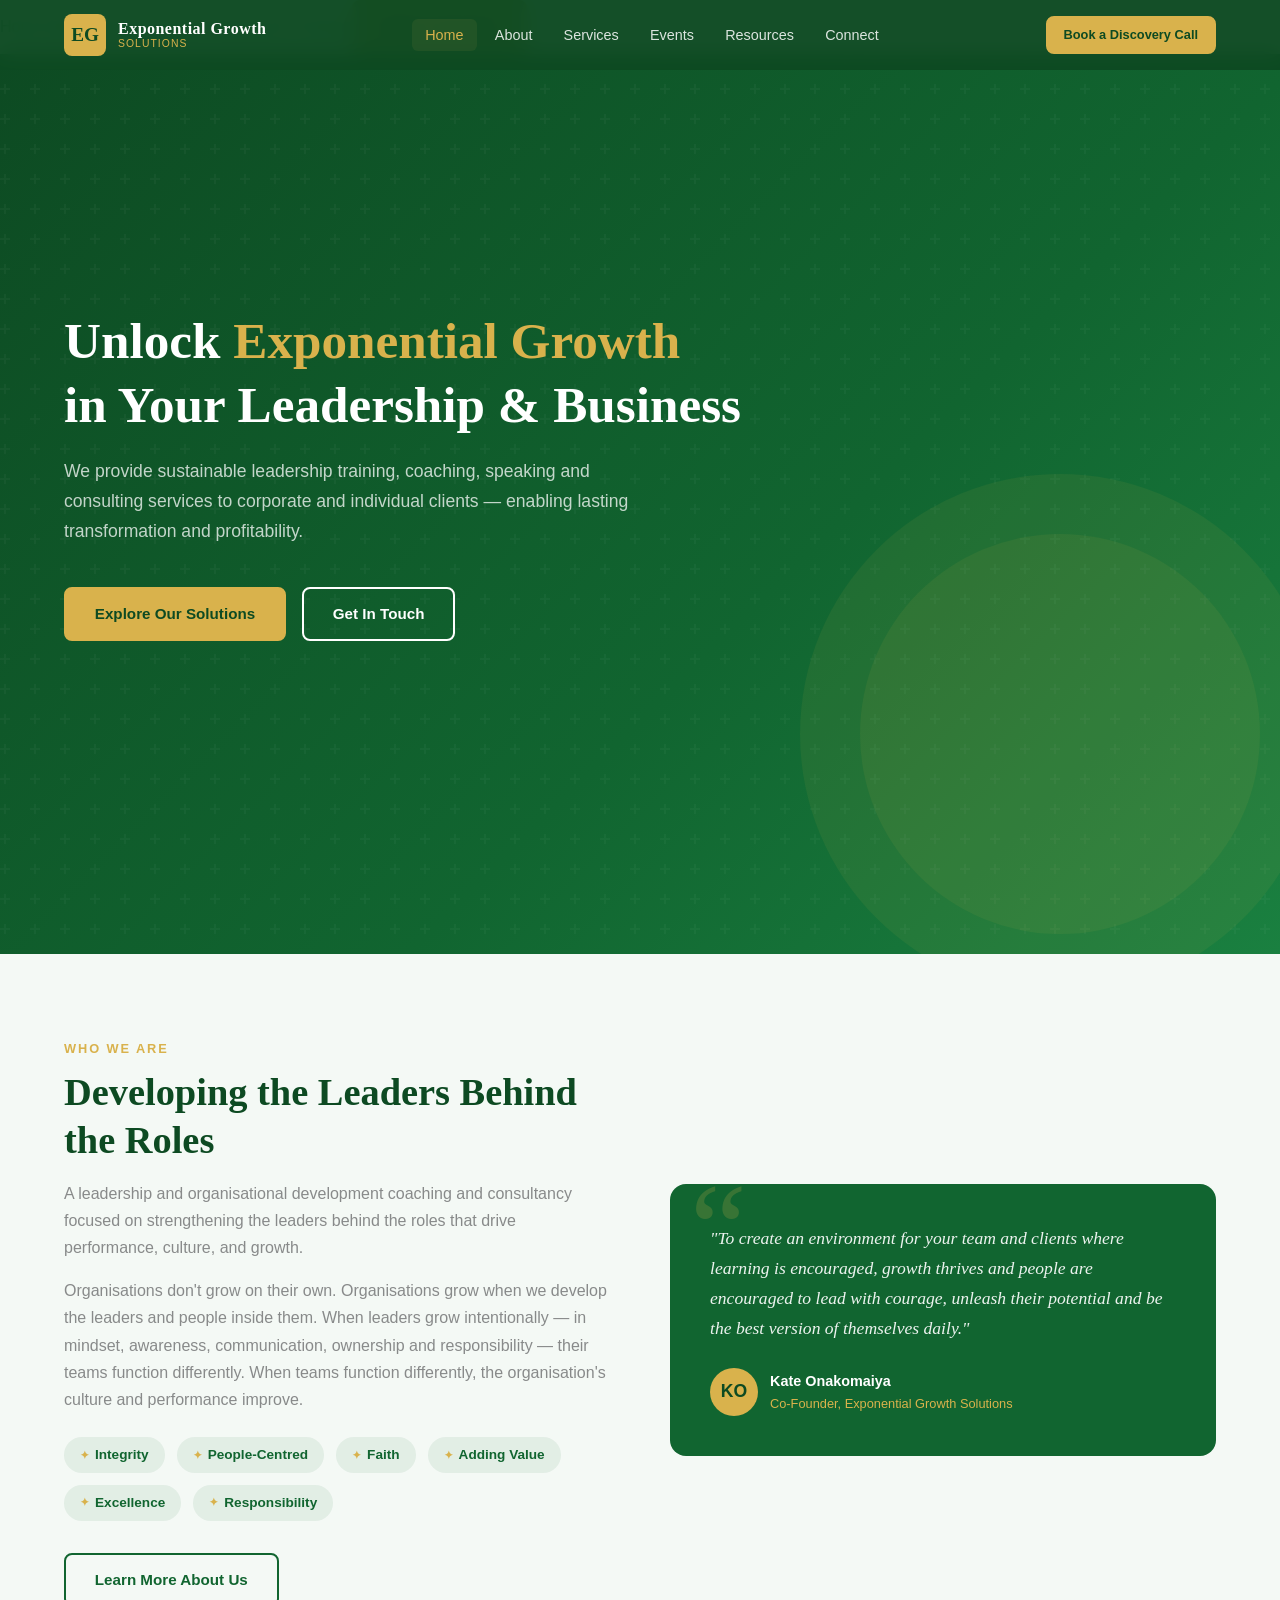
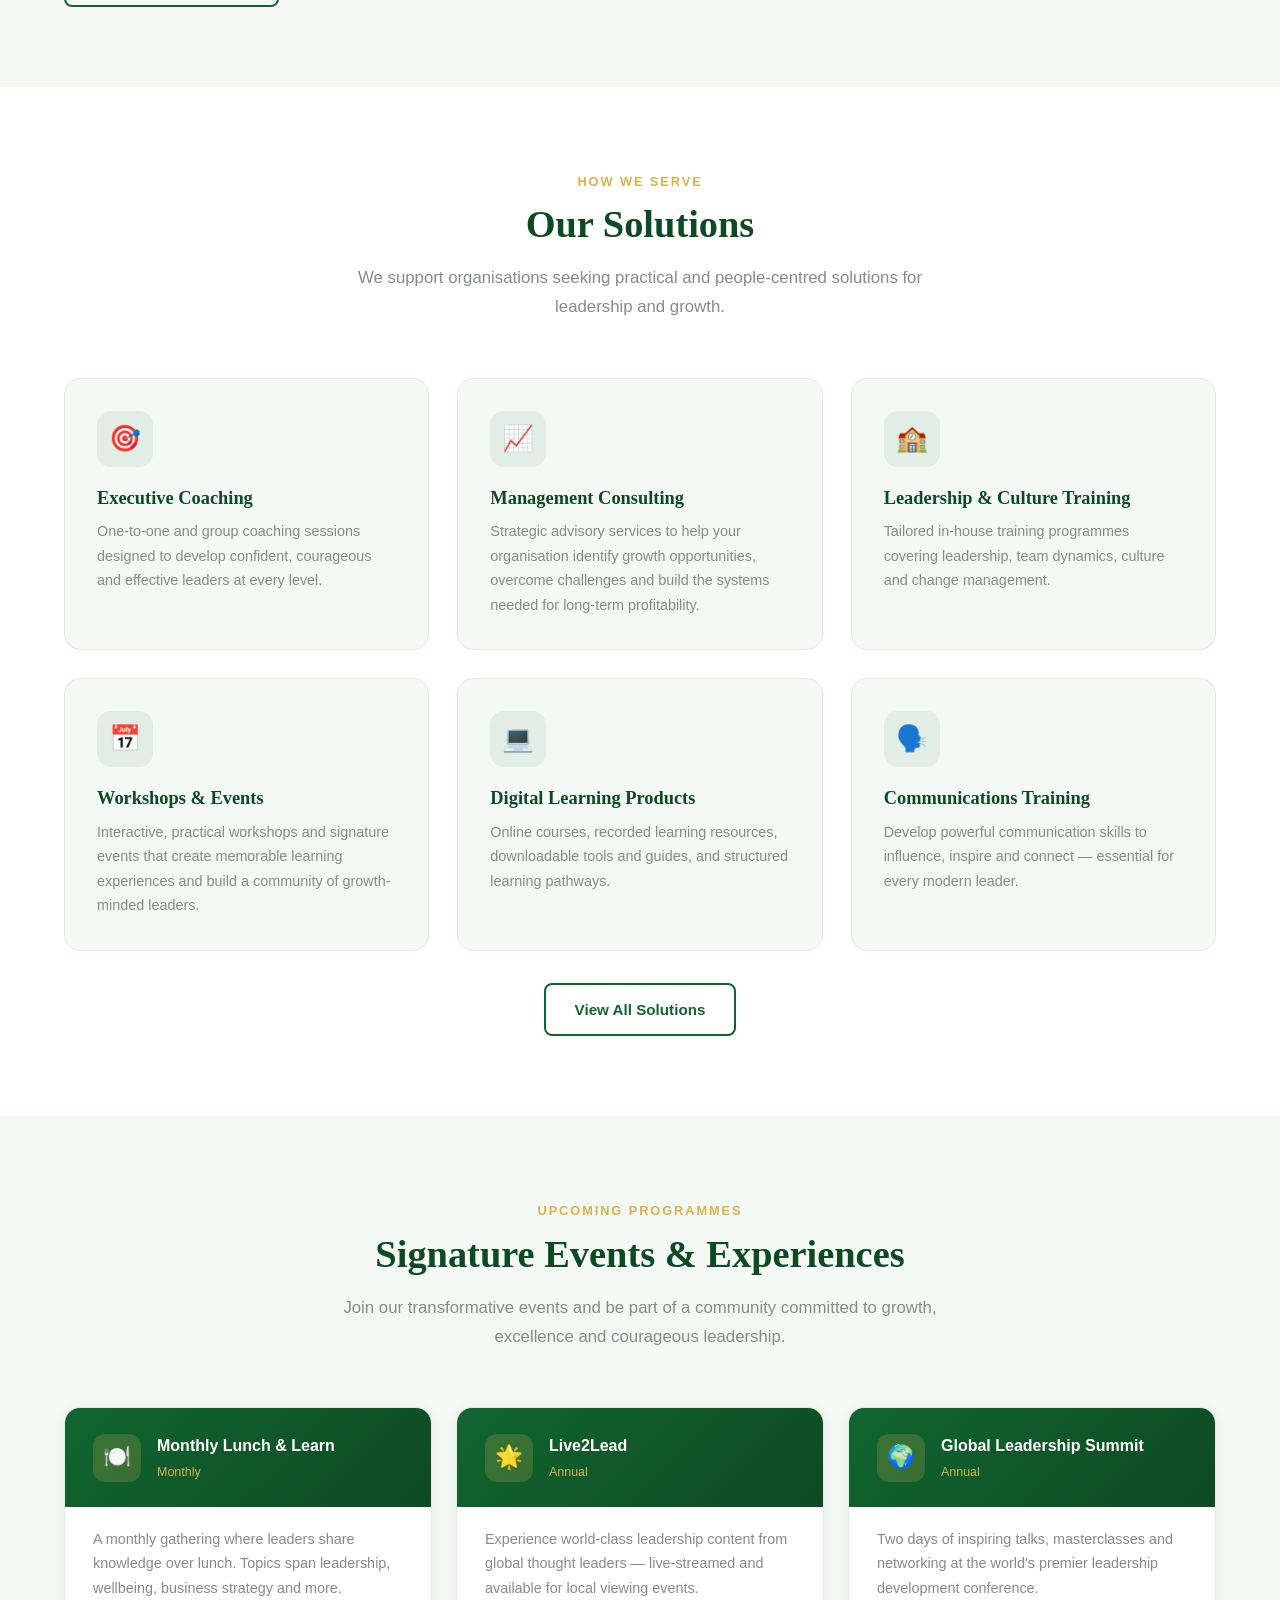
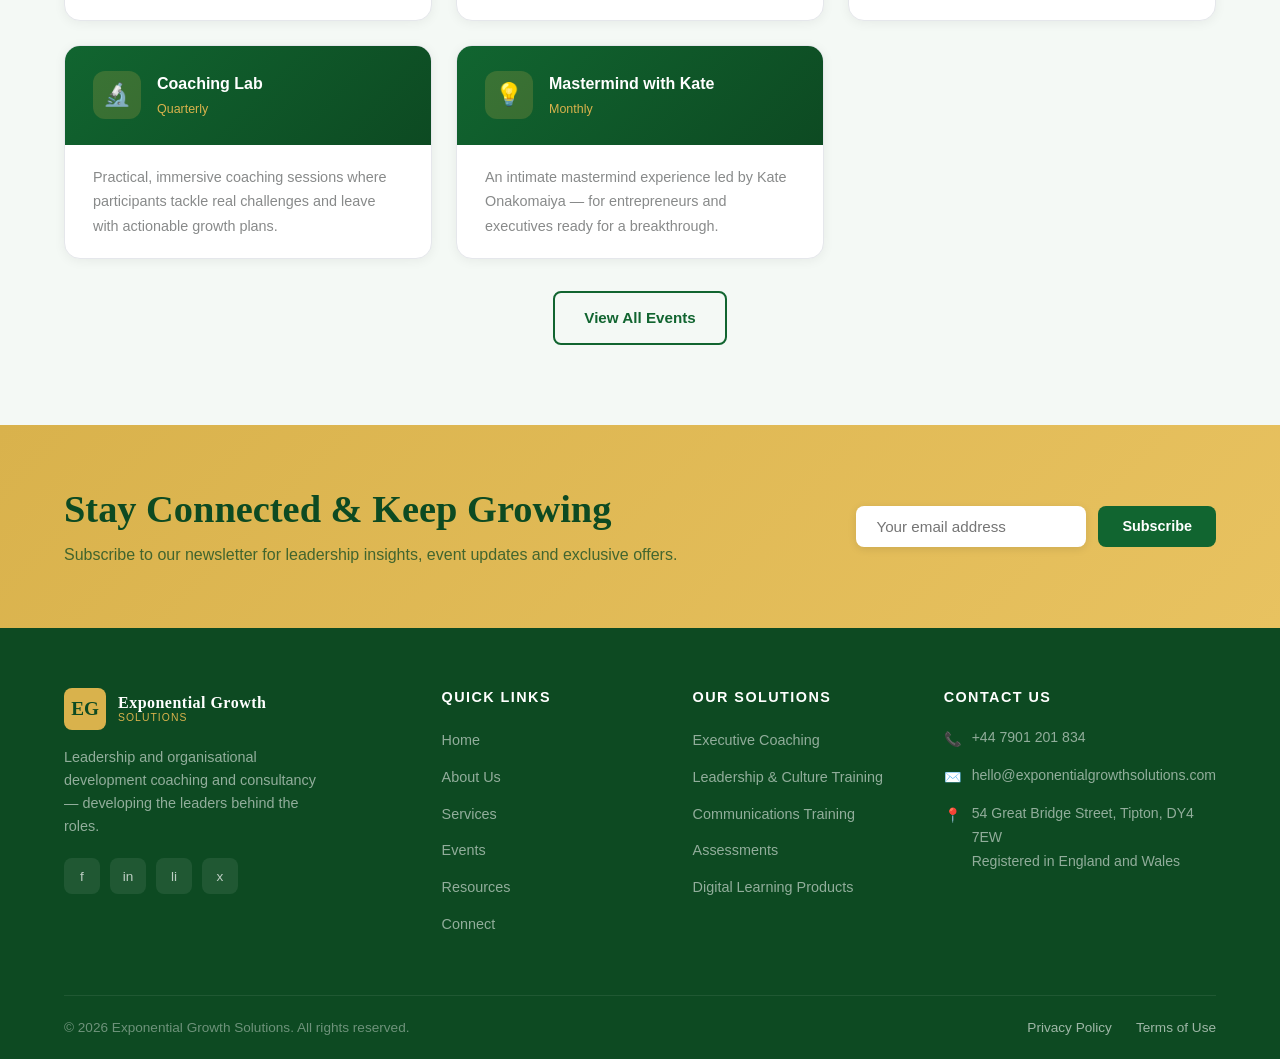
==== commit d9447620: "Merge pull request #22 from InadeAfricaGuy/copilot/fix-footer-year-to-2026 Fix footer copyright year" ====
--- a/index.html
+++ b/index.html
@@ -25,13 +25,7 @@
         <li><a href="services.html">Services</a></li>
         <li><a href="events.html">Events</a></li>
         <li><a href="resources.html">Resources</a></li>
-        <li class="nav-dropdown">
-          <button class="nav-dropdown-toggle" aria-expanded="false" aria-haspopup="true">Connect <span class="nav-dropdown-arrow" aria-hidden="true">▾</span></button>
-          <ul class="nav-dropdown-menu" role="menu">
-            <li role="none"><a href="contact.html" role="menuitem">Contact</a></li>
-            <li role="none"><a href="book-a-call.html" role="menuitem">Book a Connection Call</a></li>
-          </ul>
-        </li>
+        <li><a href="contact.html">Connect</a></li>
       </ul>
       <a href="book-a-call.html" class="btn btn-primary nav-cta">Book a Discovery Call</a>
       <button class="nav-hamburger" aria-label="Toggle mobile menu" aria-expanded="false">
@@ -47,8 +41,7 @@
     <a href="services.html">Services</a>
     <a href="events.html">Events</a>
     <a href="resources.html">Resources</a>
-    <a href="contact.html">Connect</a>
-    <a href="book-a-call.html">Book a Connection Call</a>
+    <a href="contact.html">Contact</a>
     <a href="book-a-call.html" class="btn btn-primary">Book a Session</a>
   </div>
 
@@ -365,7 +358,7 @@
         </div>
       </div>
       <div class="footer-bottom">
-        <p>© 2025 Exponential Growth Solutions. All rights reserved.</p>
+        <p>© 2026 Exponential Growth Solutions. All rights reserved.</p>
         <div style="display:flex;gap:1.5rem;">
           <a href="#">Privacy Policy</a>
           <a href="#">Terms of Use</a>
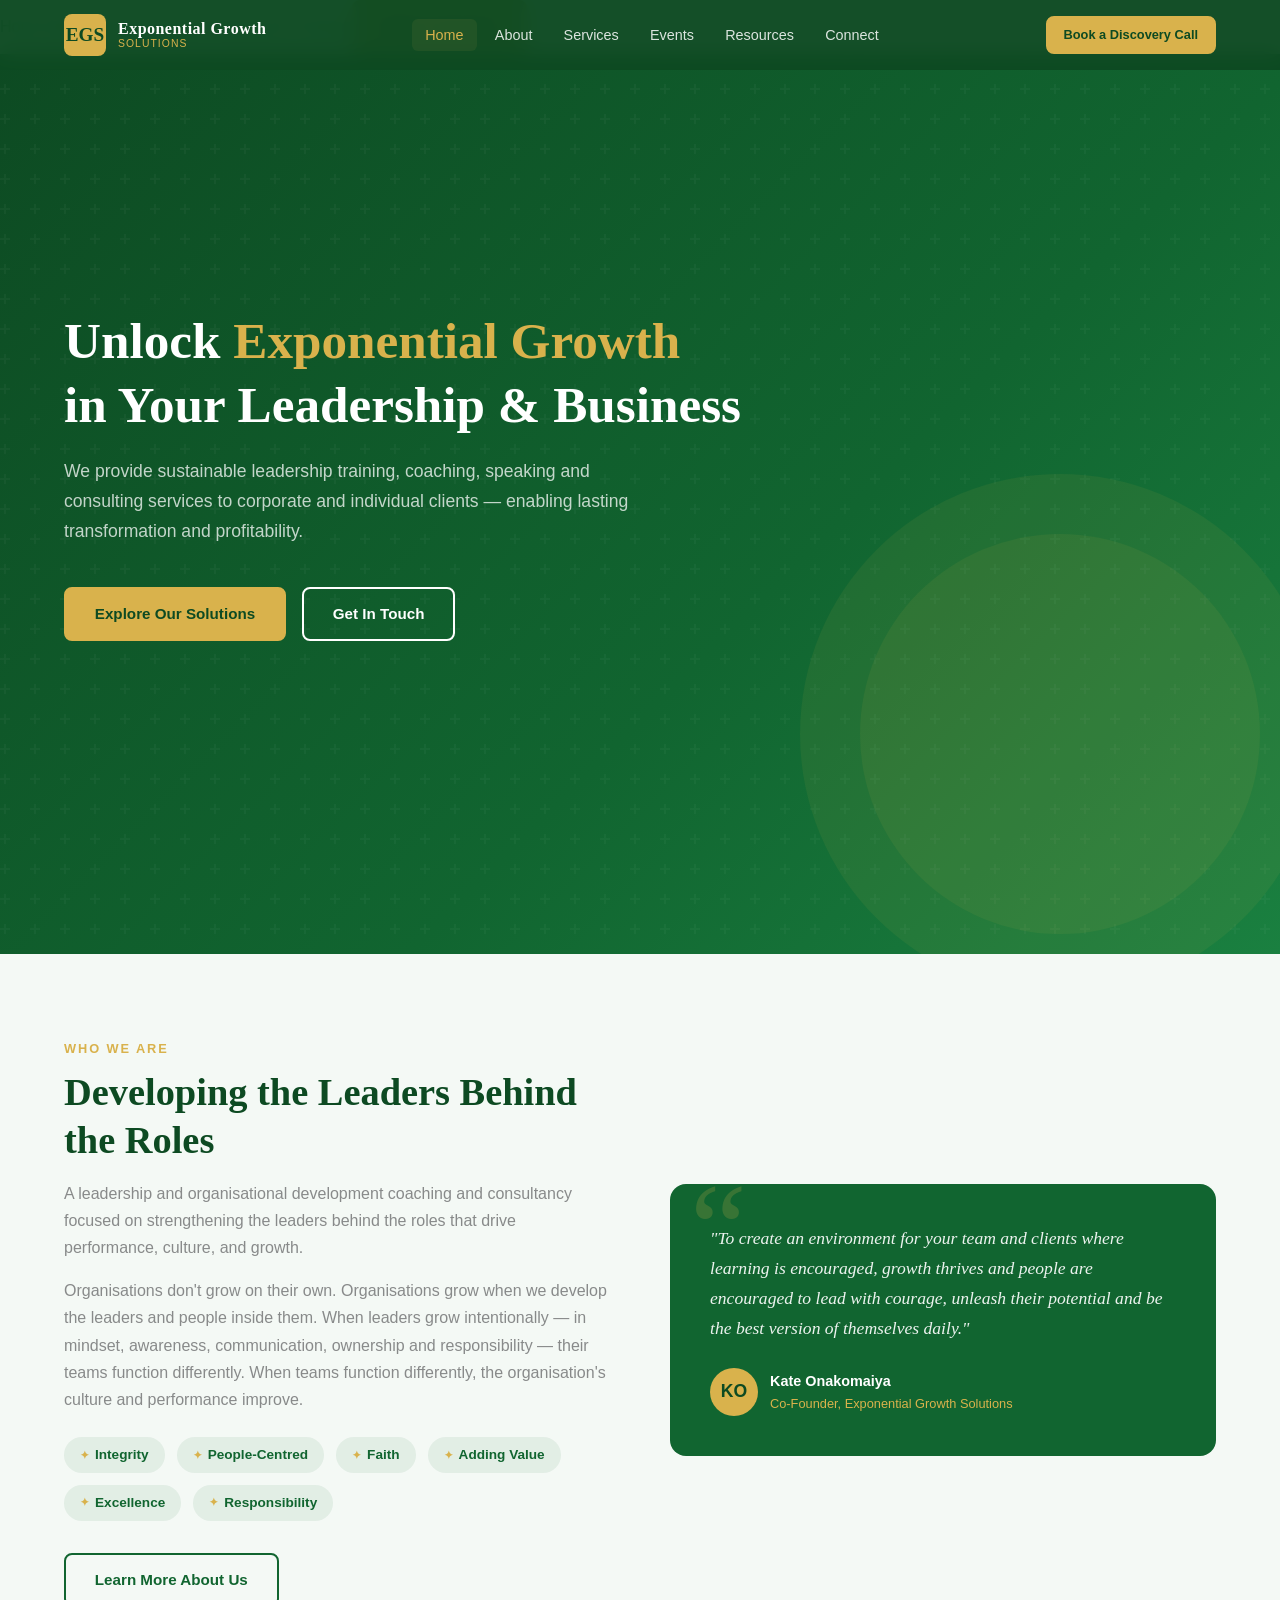
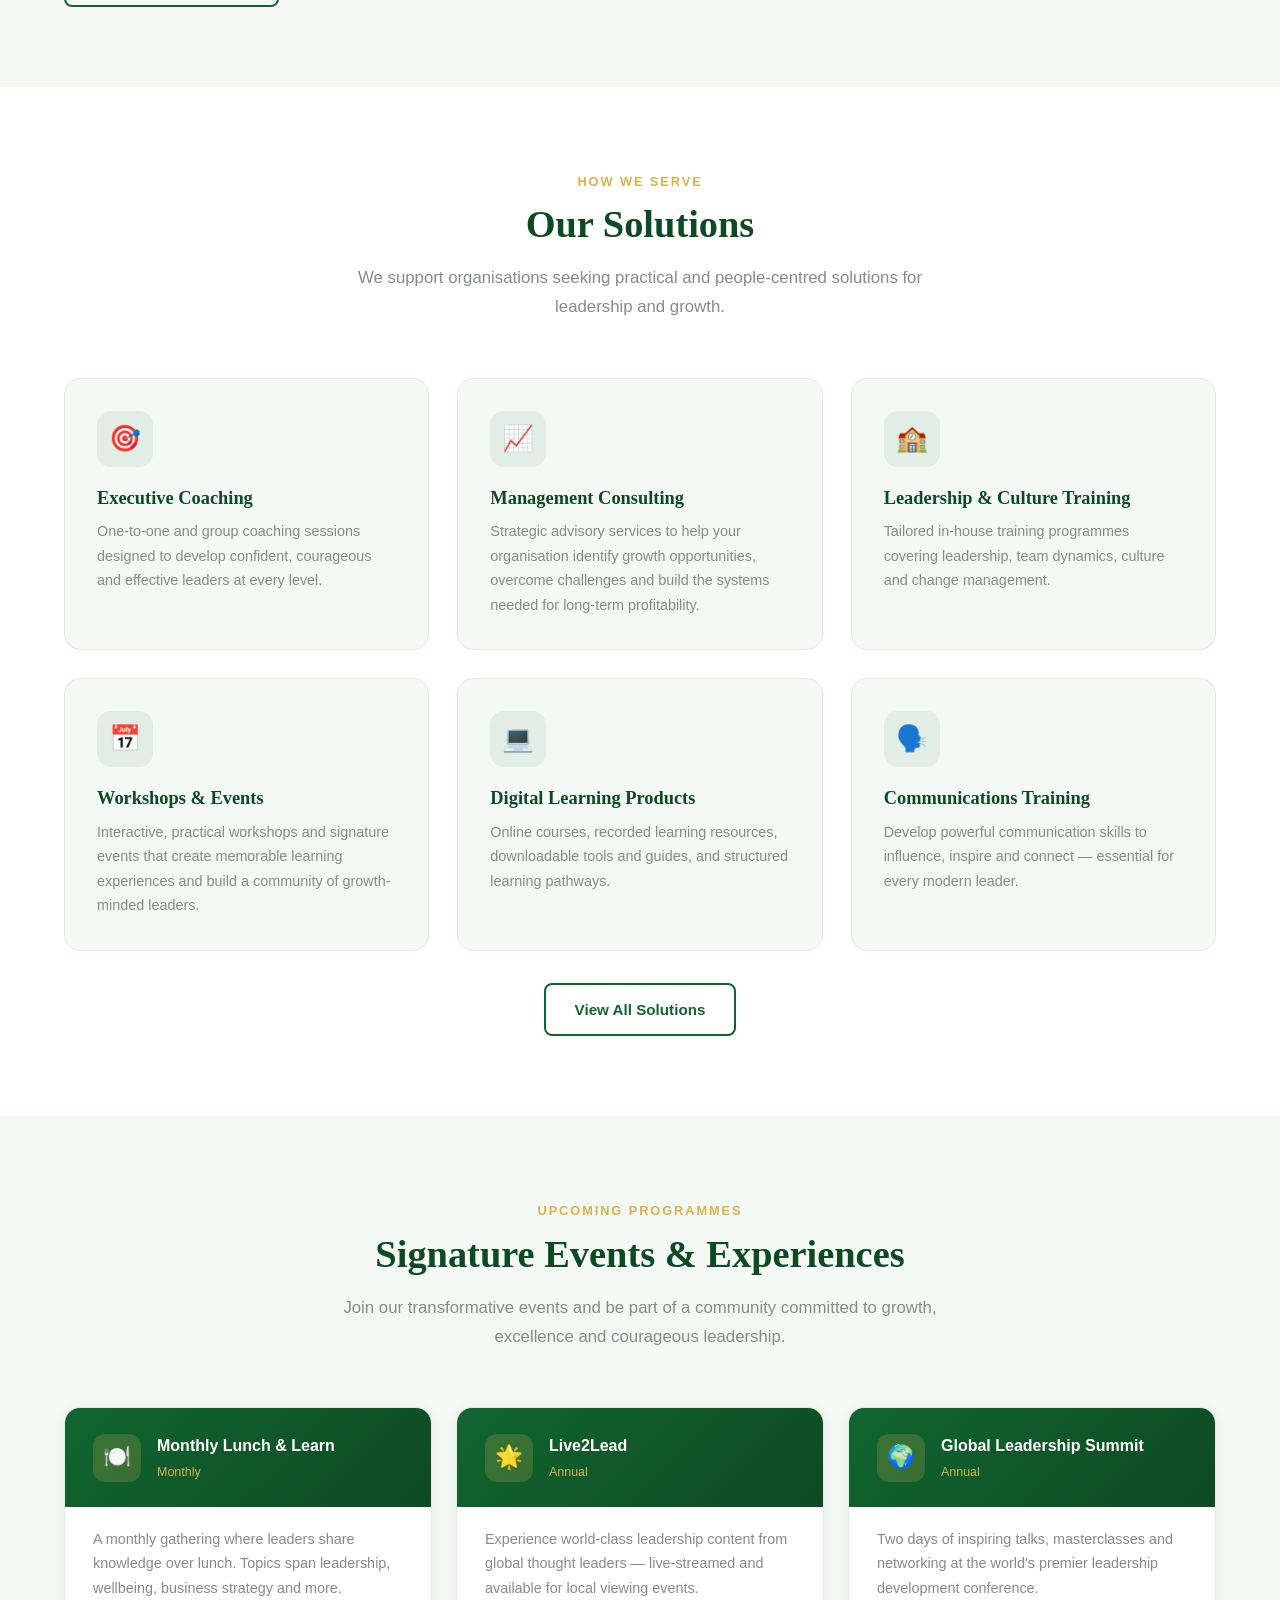
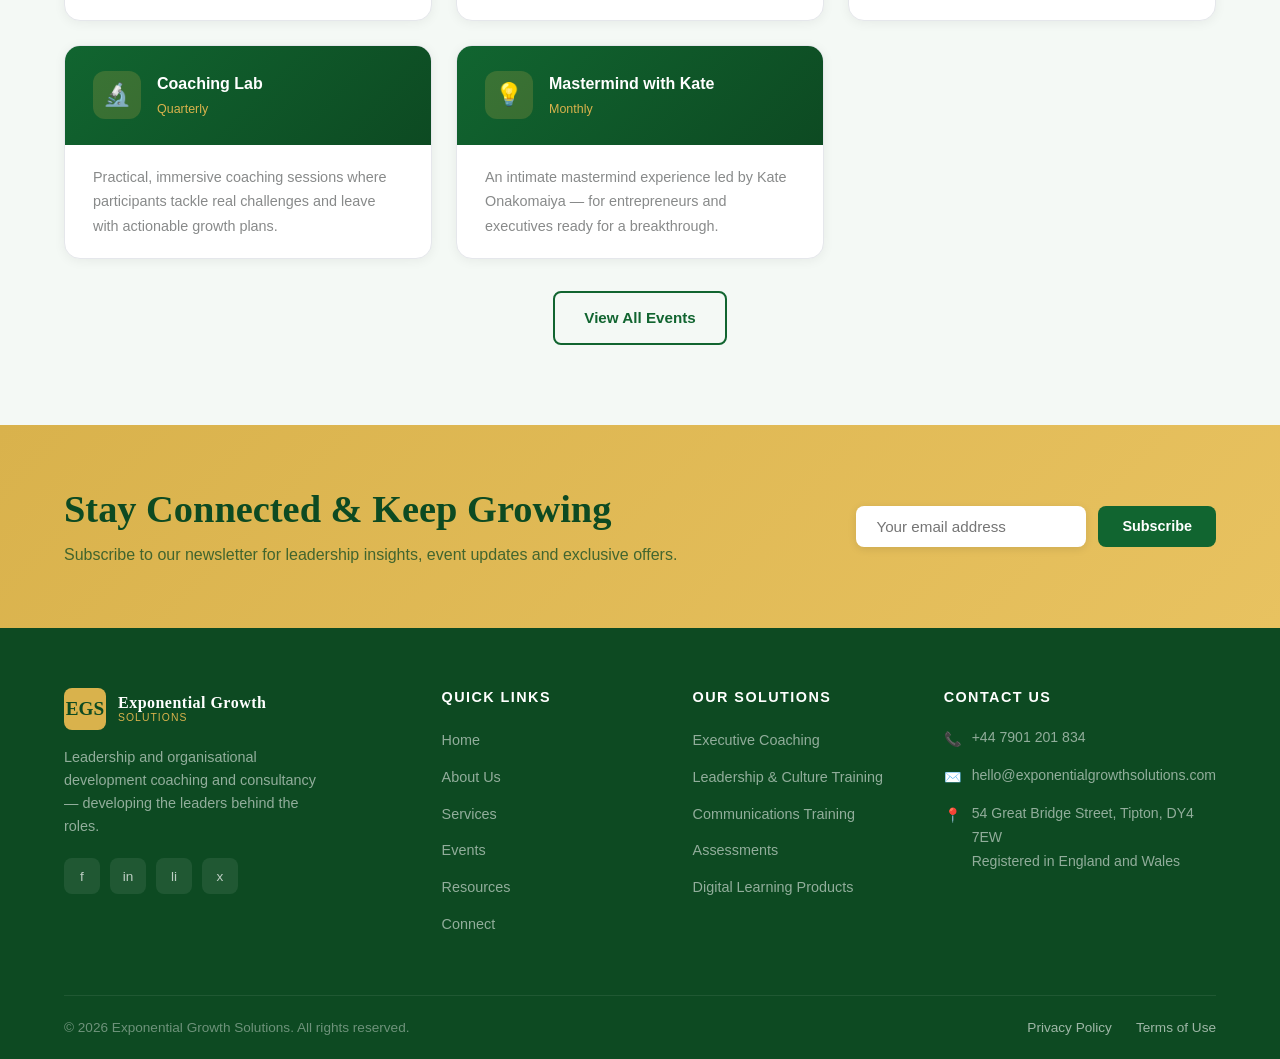
==== commit 9bcb1f65: "Update logo text from EG to EGS in header and footer across all pages Agent-Logs-Url: https://github" ====
--- a/index.html
+++ b/index.html
@@ -13,7 +13,7 @@
   <nav class="navbar" role="navigation" aria-label="Main navigation">
     <div class="container nav-inner">
       <a href="index.html" class="nav-logo" aria-label="Exponential Growth Solutions – Home">
-        <div class="nav-logo-icon">EG</div>
+        <div class="nav-logo-icon">EGS</div>
         <div class="nav-logo-text">
           <span class="nav-logo-name">Exponential Growth</span>
           <span class="nav-logo-sub">Solutions</span>
@@ -306,7 +306,7 @@
       <div class="footer-grid">
         <div class="footer-brand">
           <a href="index.html" class="nav-logo" aria-label="Exponential Growth Solutions – Home">
-            <div class="nav-logo-icon">EG</div>
+            <div class="nav-logo-icon">EGS</div>
             <div class="nav-logo-text">
               <span class="nav-logo-name">Exponential Growth</span>
               <span class="nav-logo-sub">Solutions</span>
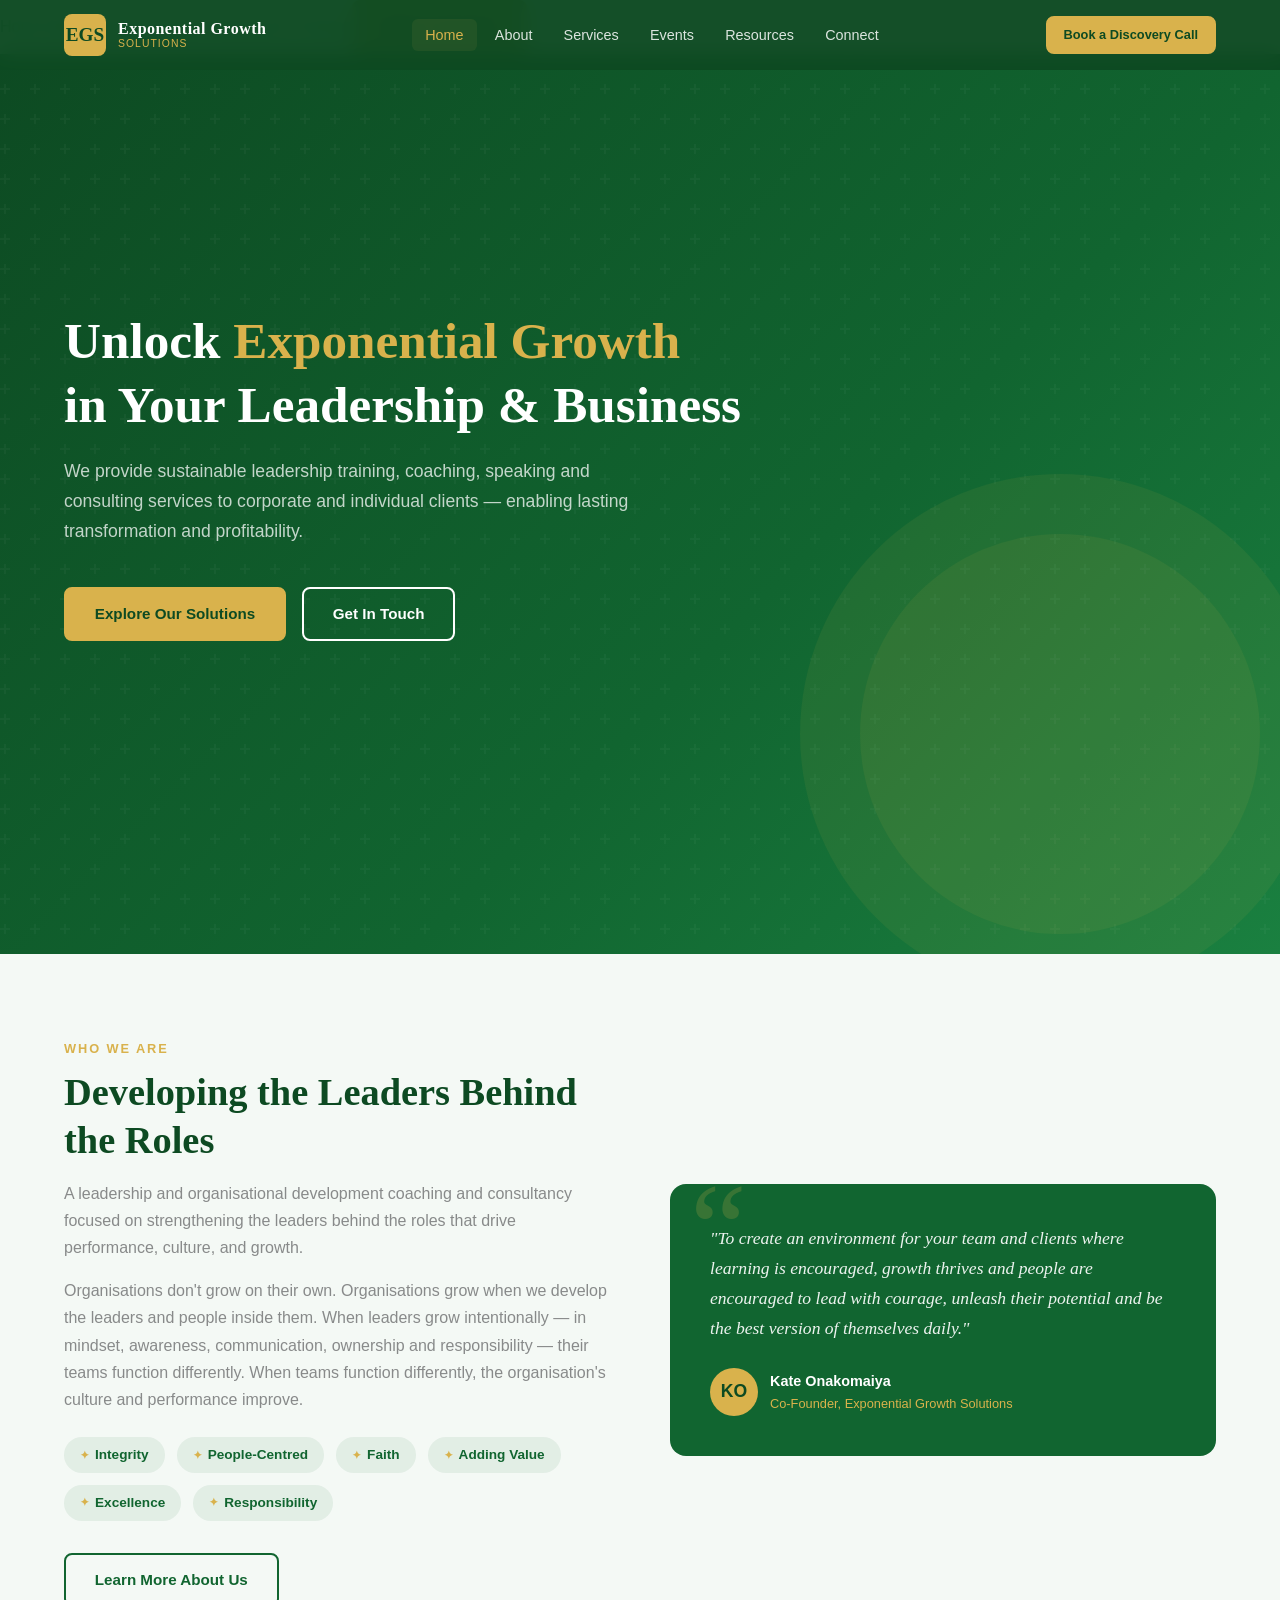
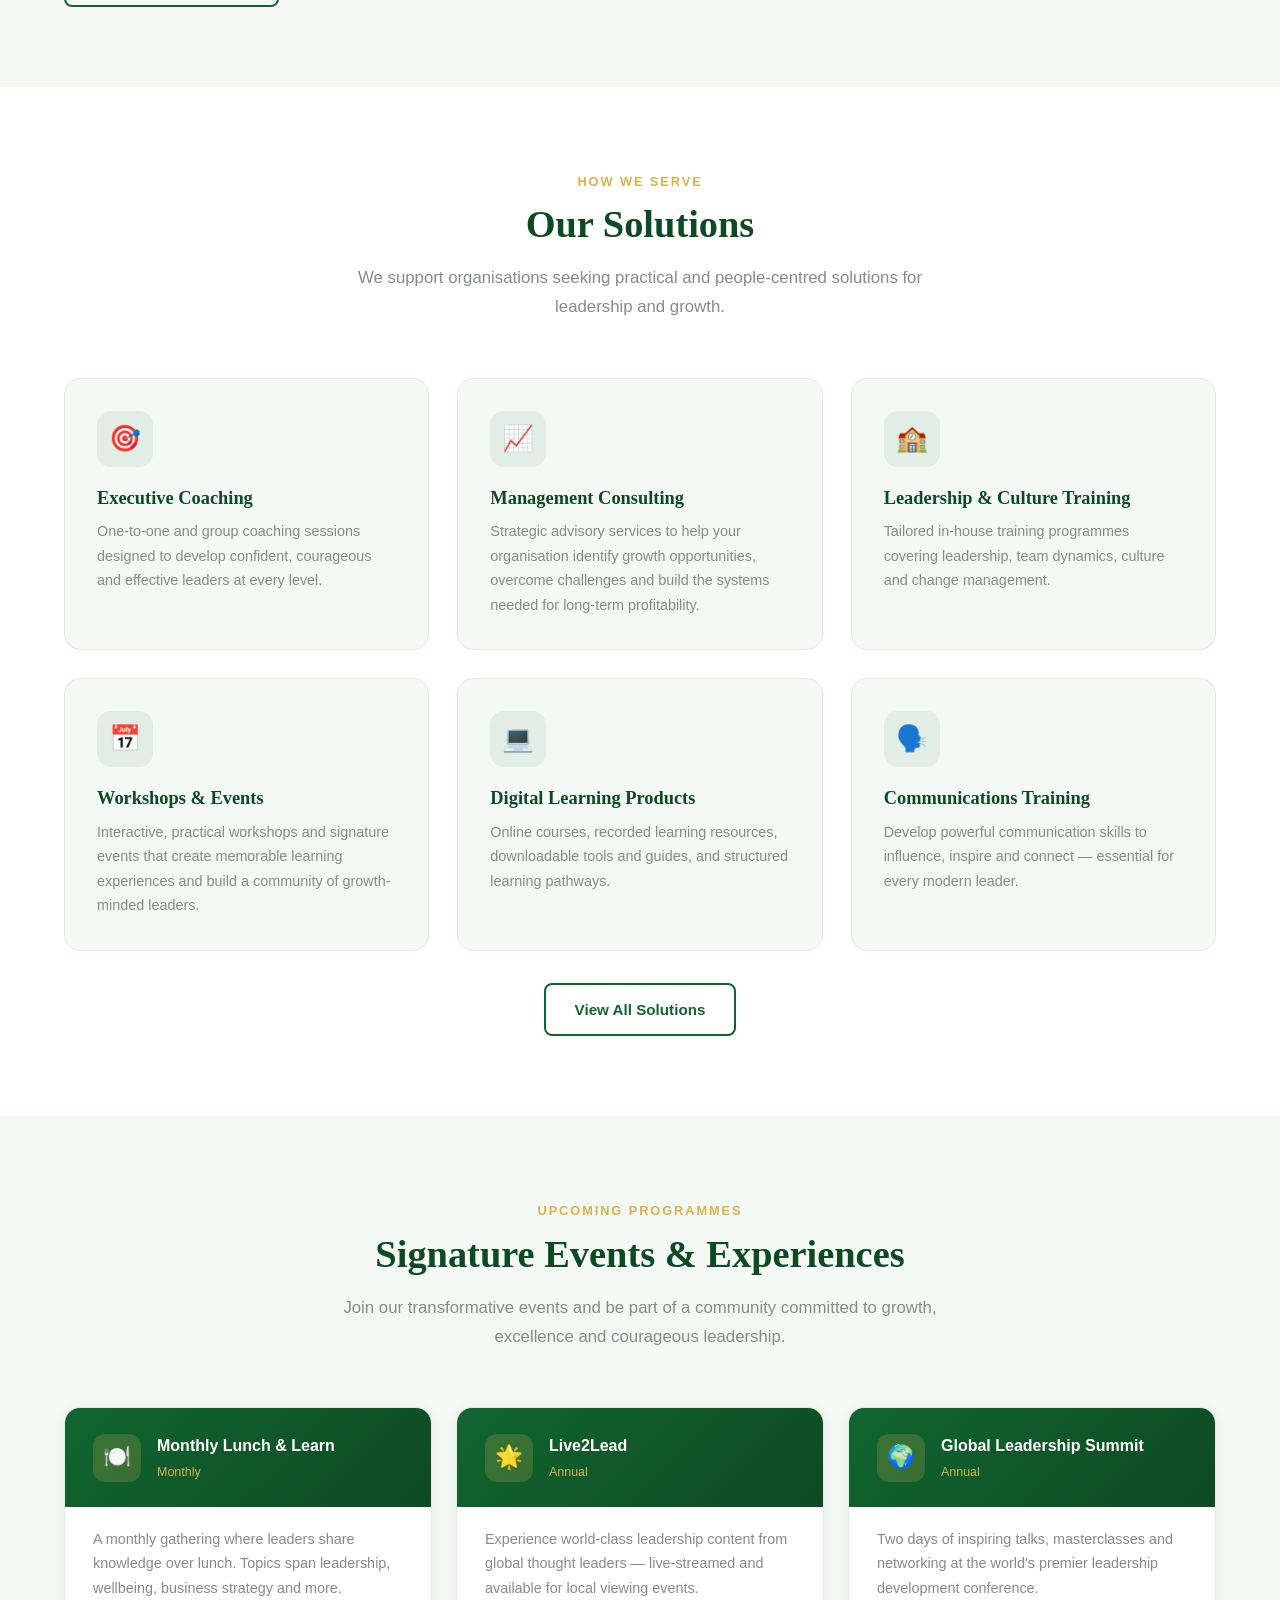
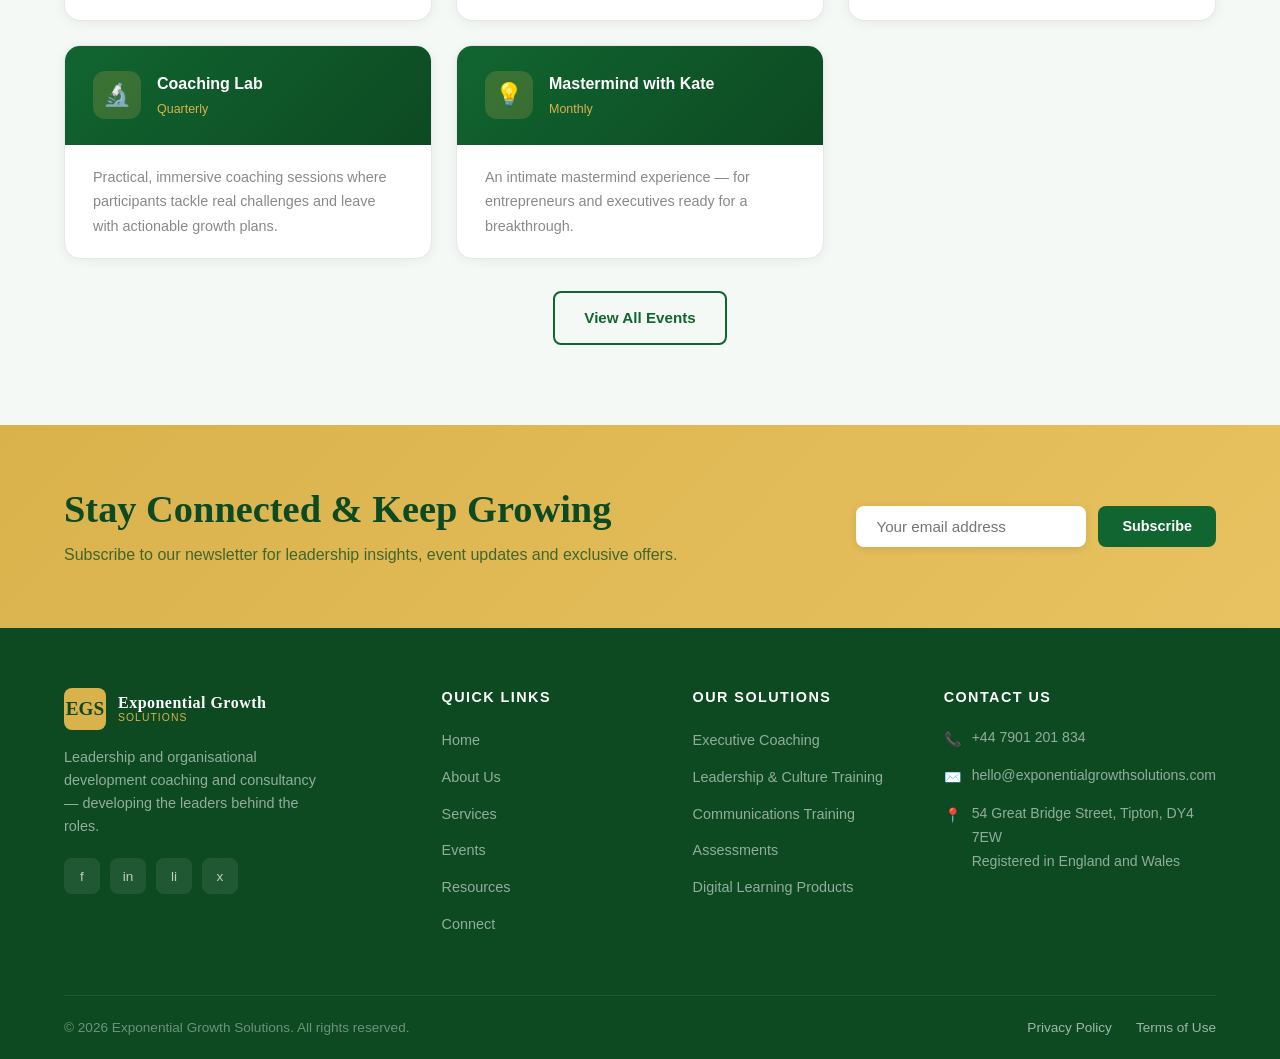
==== commit 1f6ca05f: "Update Our Story paragraph, remove Kate attribution from mastermind Agent-Logs-Url: https://github.c" ====
--- a/index.html
+++ b/index.html
@@ -3,7 +3,7 @@
 <head>
   <meta charset="UTF-8" />
   <meta name="viewport" content="width=device-width, initial-scale=1.0" />
-  <title>Exponential Growth Solutions | Leadership Coaching &amp; Consulting</title>
+  <title>Exponential Growth Solutions | Leadership &amp; Organizational Development </title>
   <meta name="description" content="Exponential Growth Solutions – Leadership and organisational development coaching and consultancy. Helping organisations grow by developing the leaders within." />
   <link rel="stylesheet" href="css/styles.css" />
 </head>
@@ -226,7 +226,7 @@
             </div>
           </div>
           <div class="event-body">
-            <p>An intimate mastermind experience led by Kate Onakomaiya — for entrepreneurs and executives ready for a breakthrough.</p>
+            <p>An intimate mastermind experience — for entrepreneurs and executives ready for a breakthrough.</p>
           </div>
         </div>
       </div>
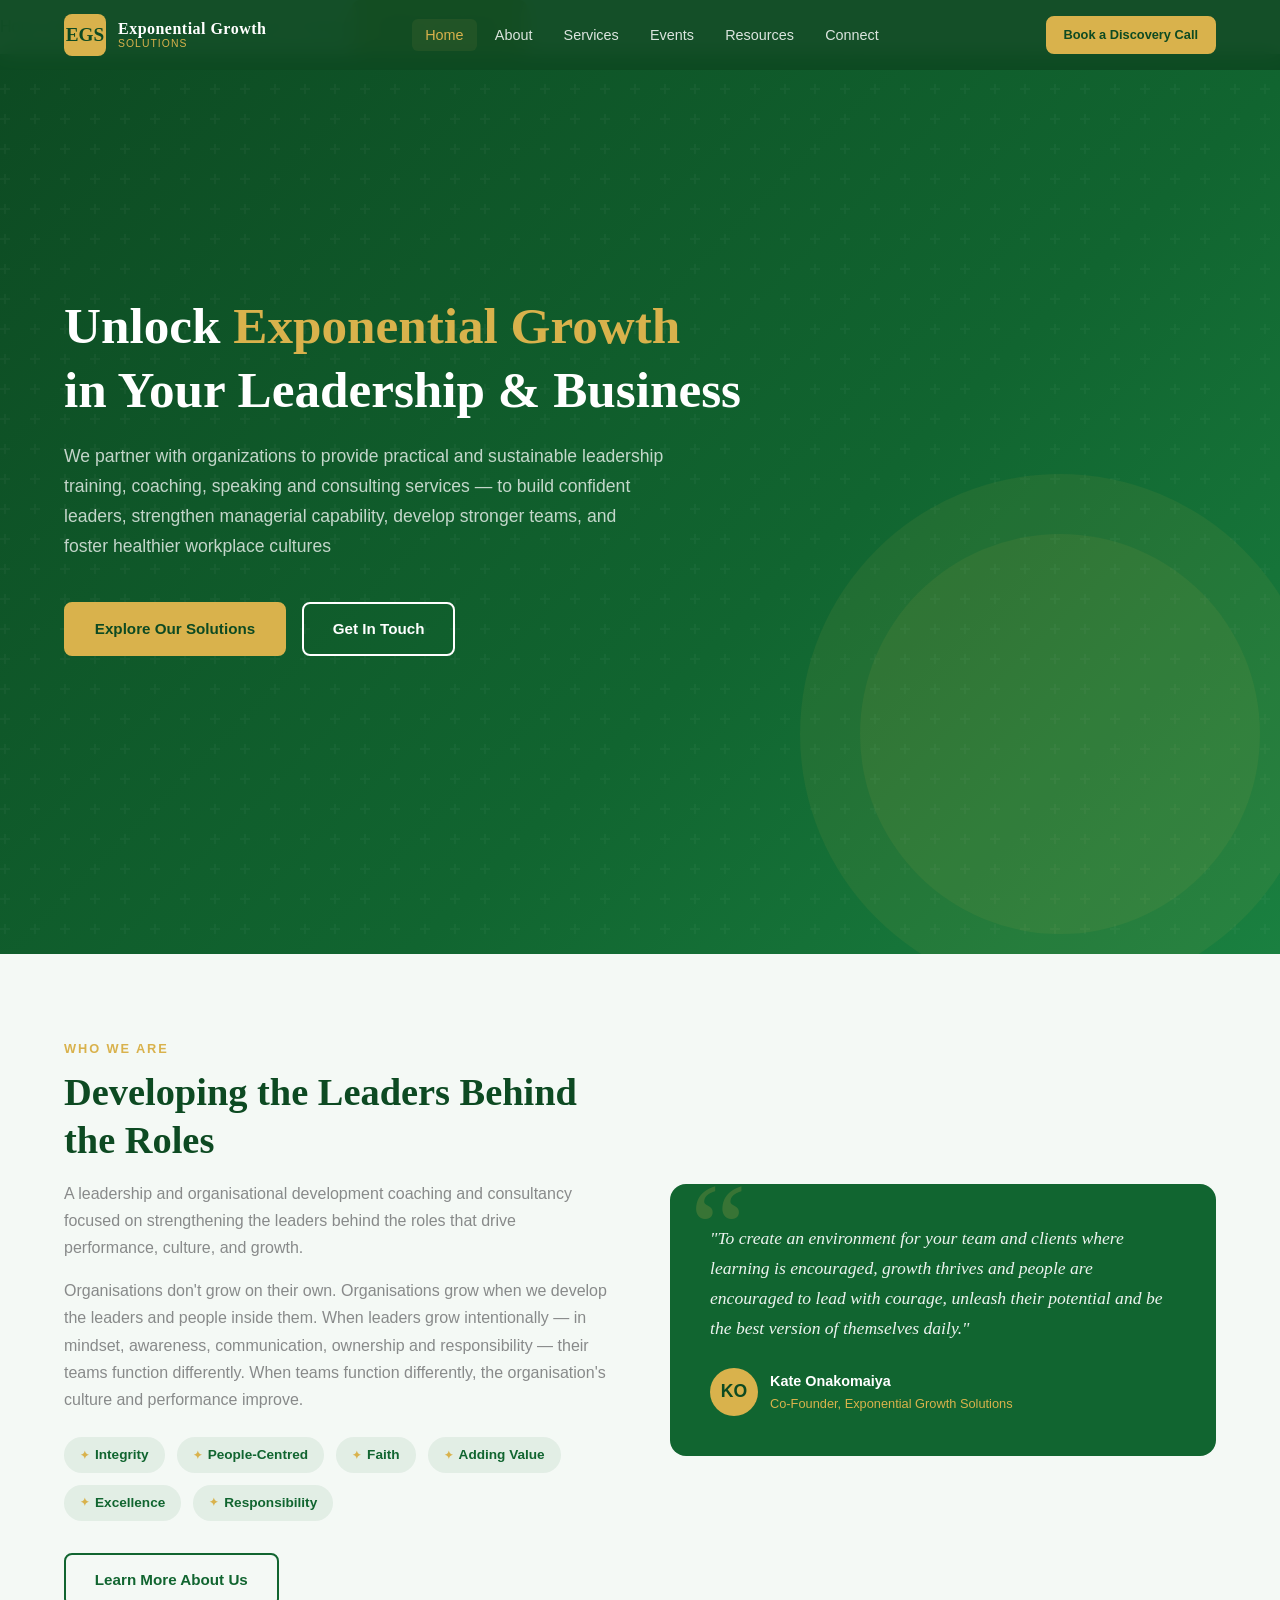
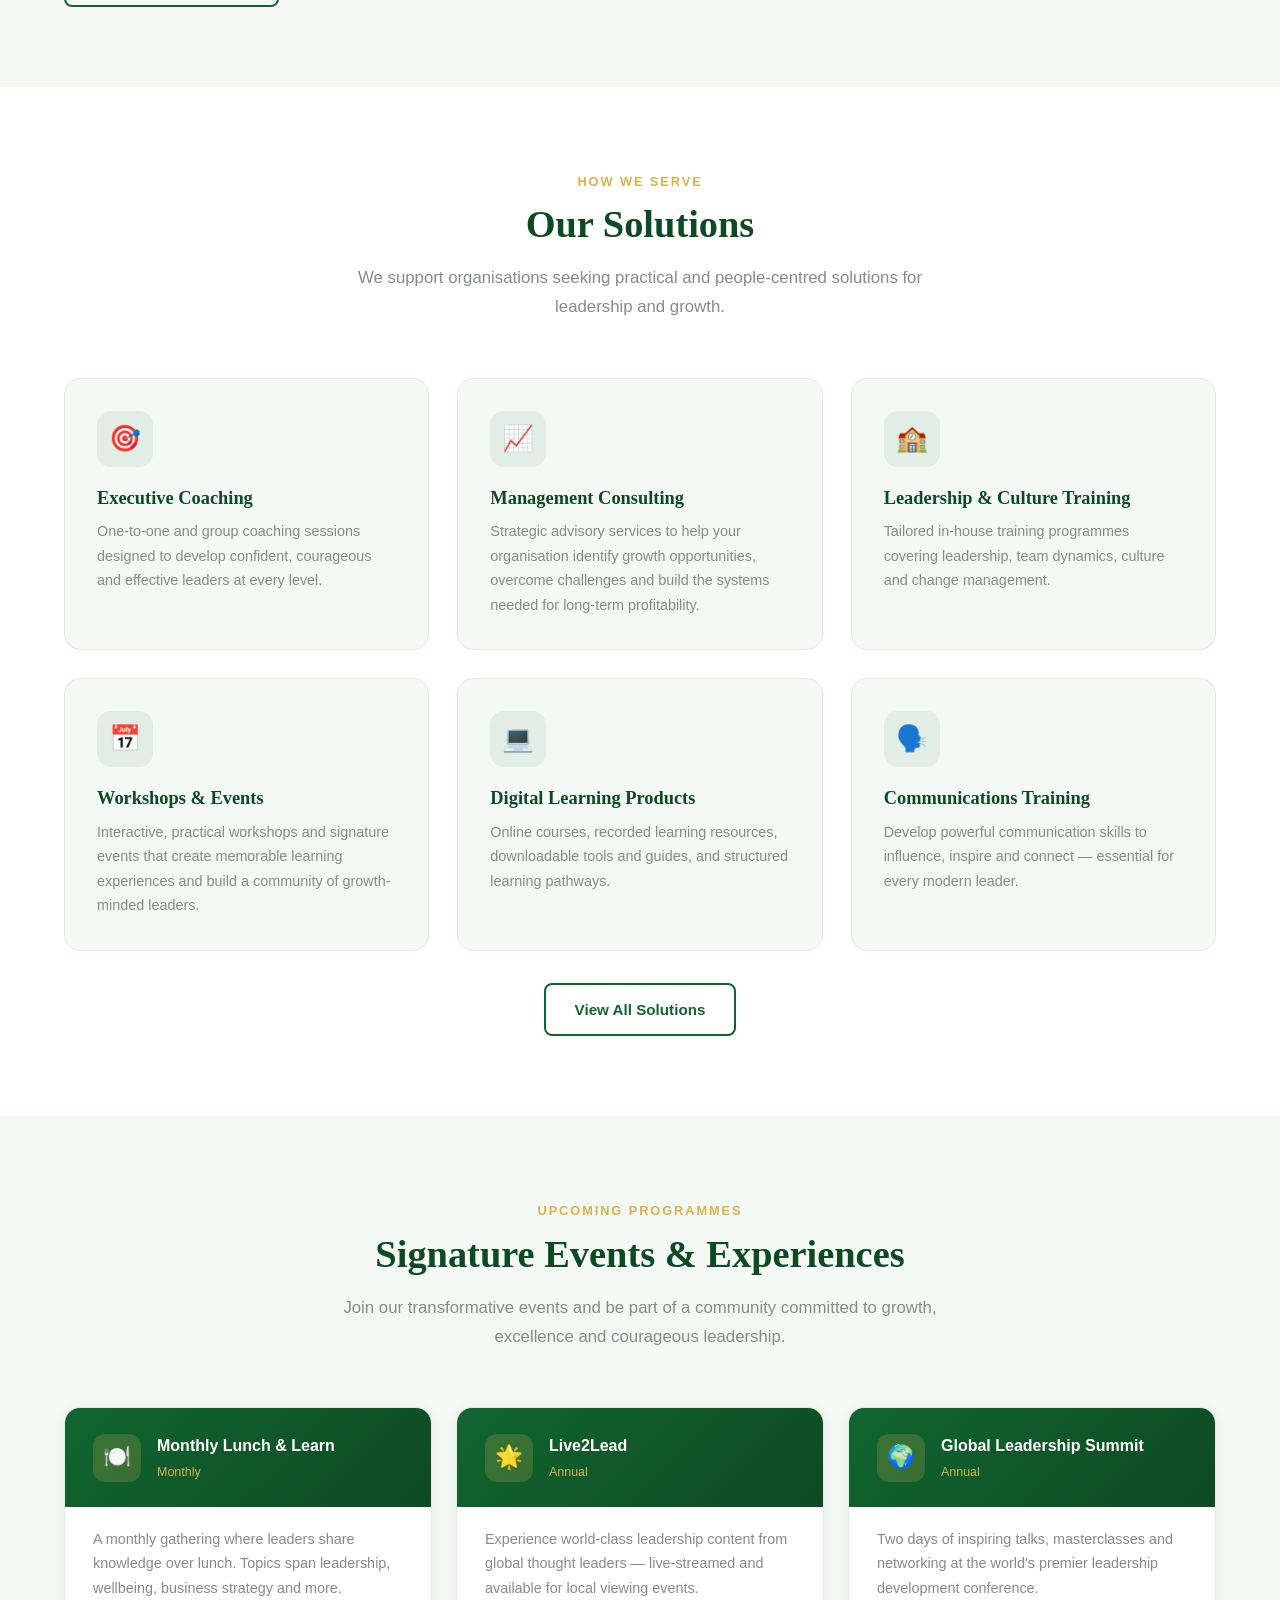
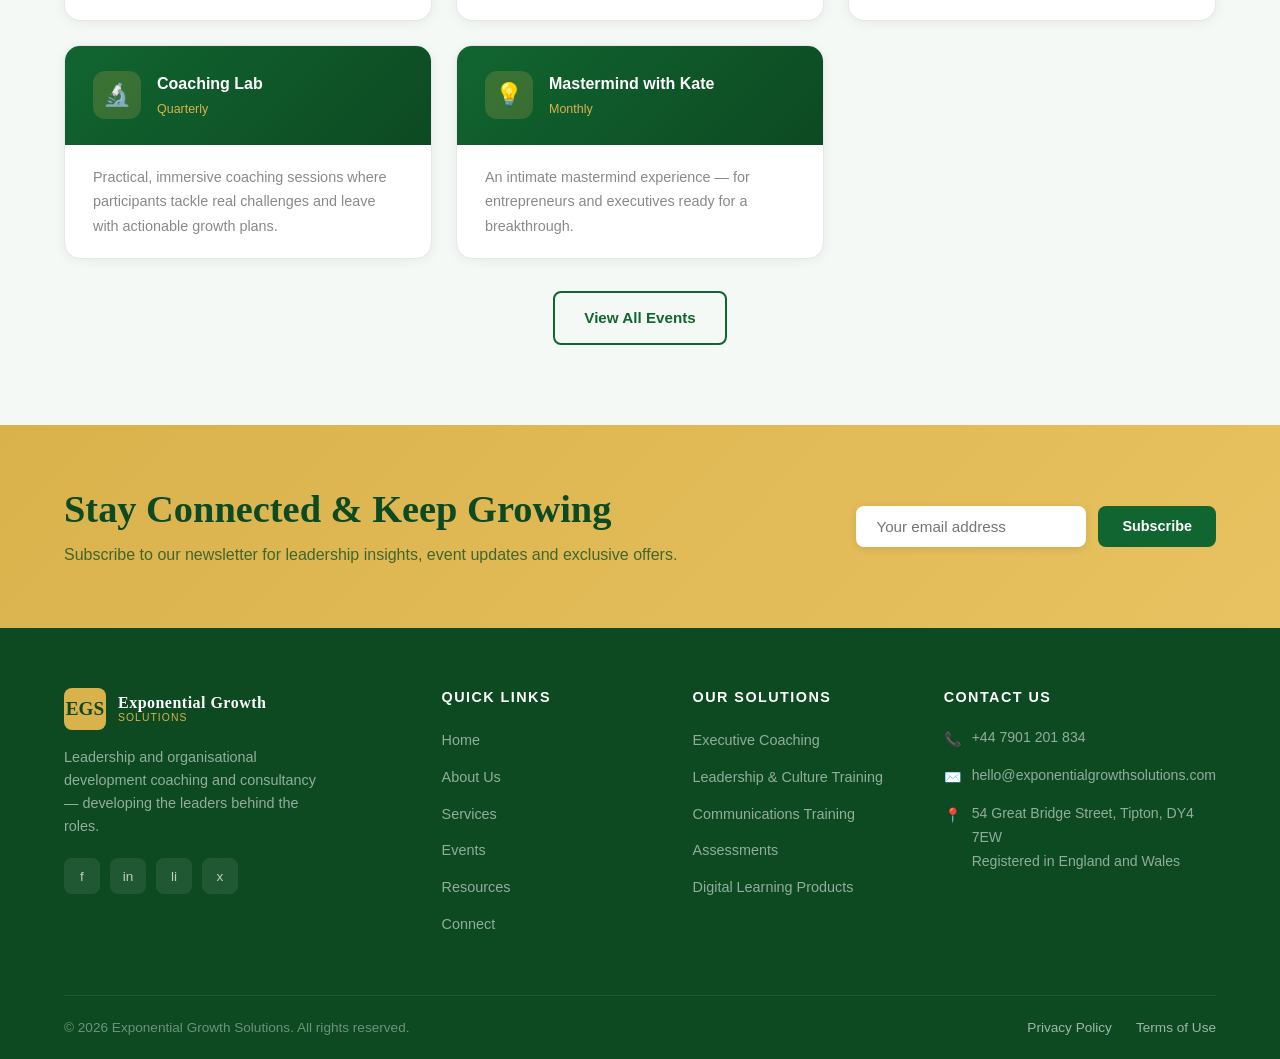
==== commit 8b7841a7: "Update hero subtitle text on home page Agent-Logs-Url: https://github.com/InadeAfricaGuy/Exponential" ====
--- a/index.html
+++ b/index.html
@@ -52,8 +52,7 @@
       <div class="hero-content fade-up">
         <h1>Unlock <span>Exponential Growth</span><br>in Your Leadership &amp; Business</h1>
         <p class="hero-subtitle">
-          We provide sustainable leadership training, coaching, speaking and consulting services
-          to corporate and individual clients — enabling lasting transformation and profitability.
+          We partner with organizations to provide practical and sustainable leadership training, coaching, speaking and consulting services — to build confident leaders, strengthen managerial capability, develop stronger teams, and foster healthier workplace cultures
         </p>
         <div class="hero-buttons">
           <a href="services.html" class="btn btn-primary">Explore Our Solutions</a>
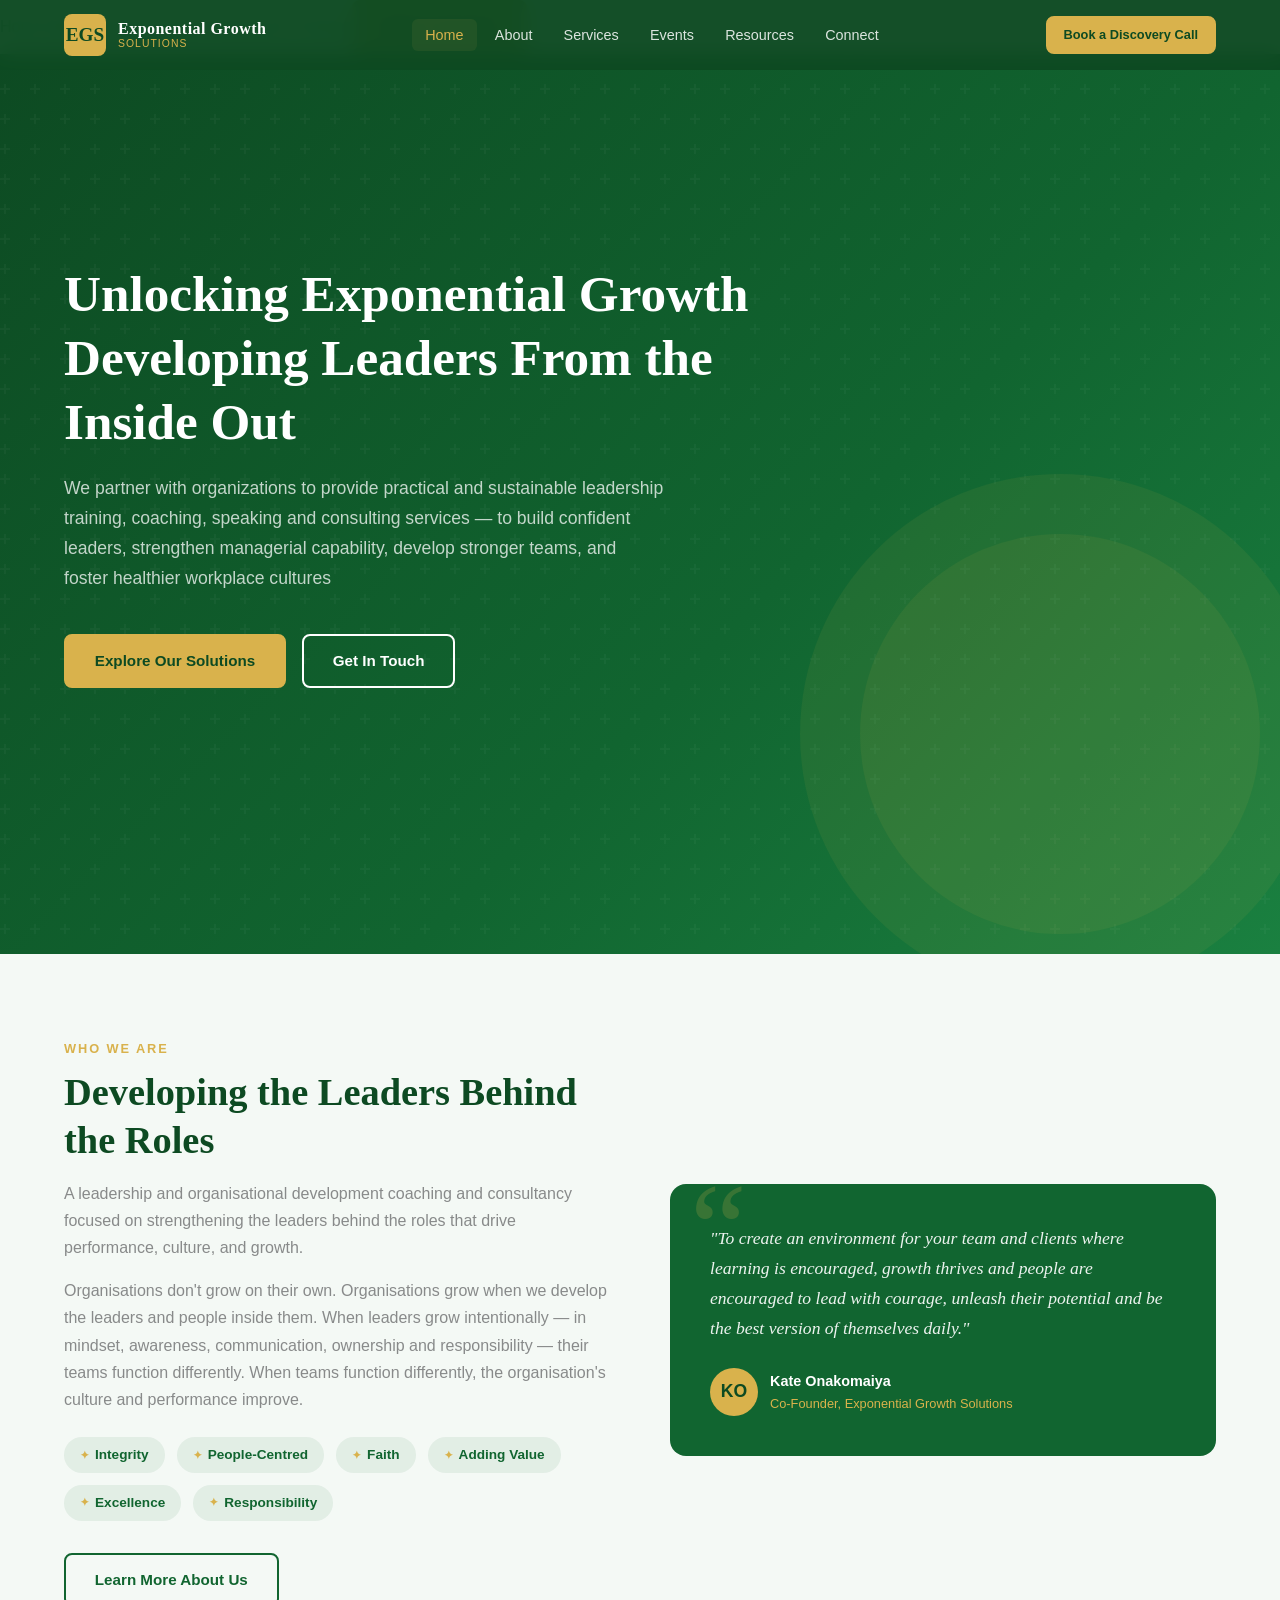
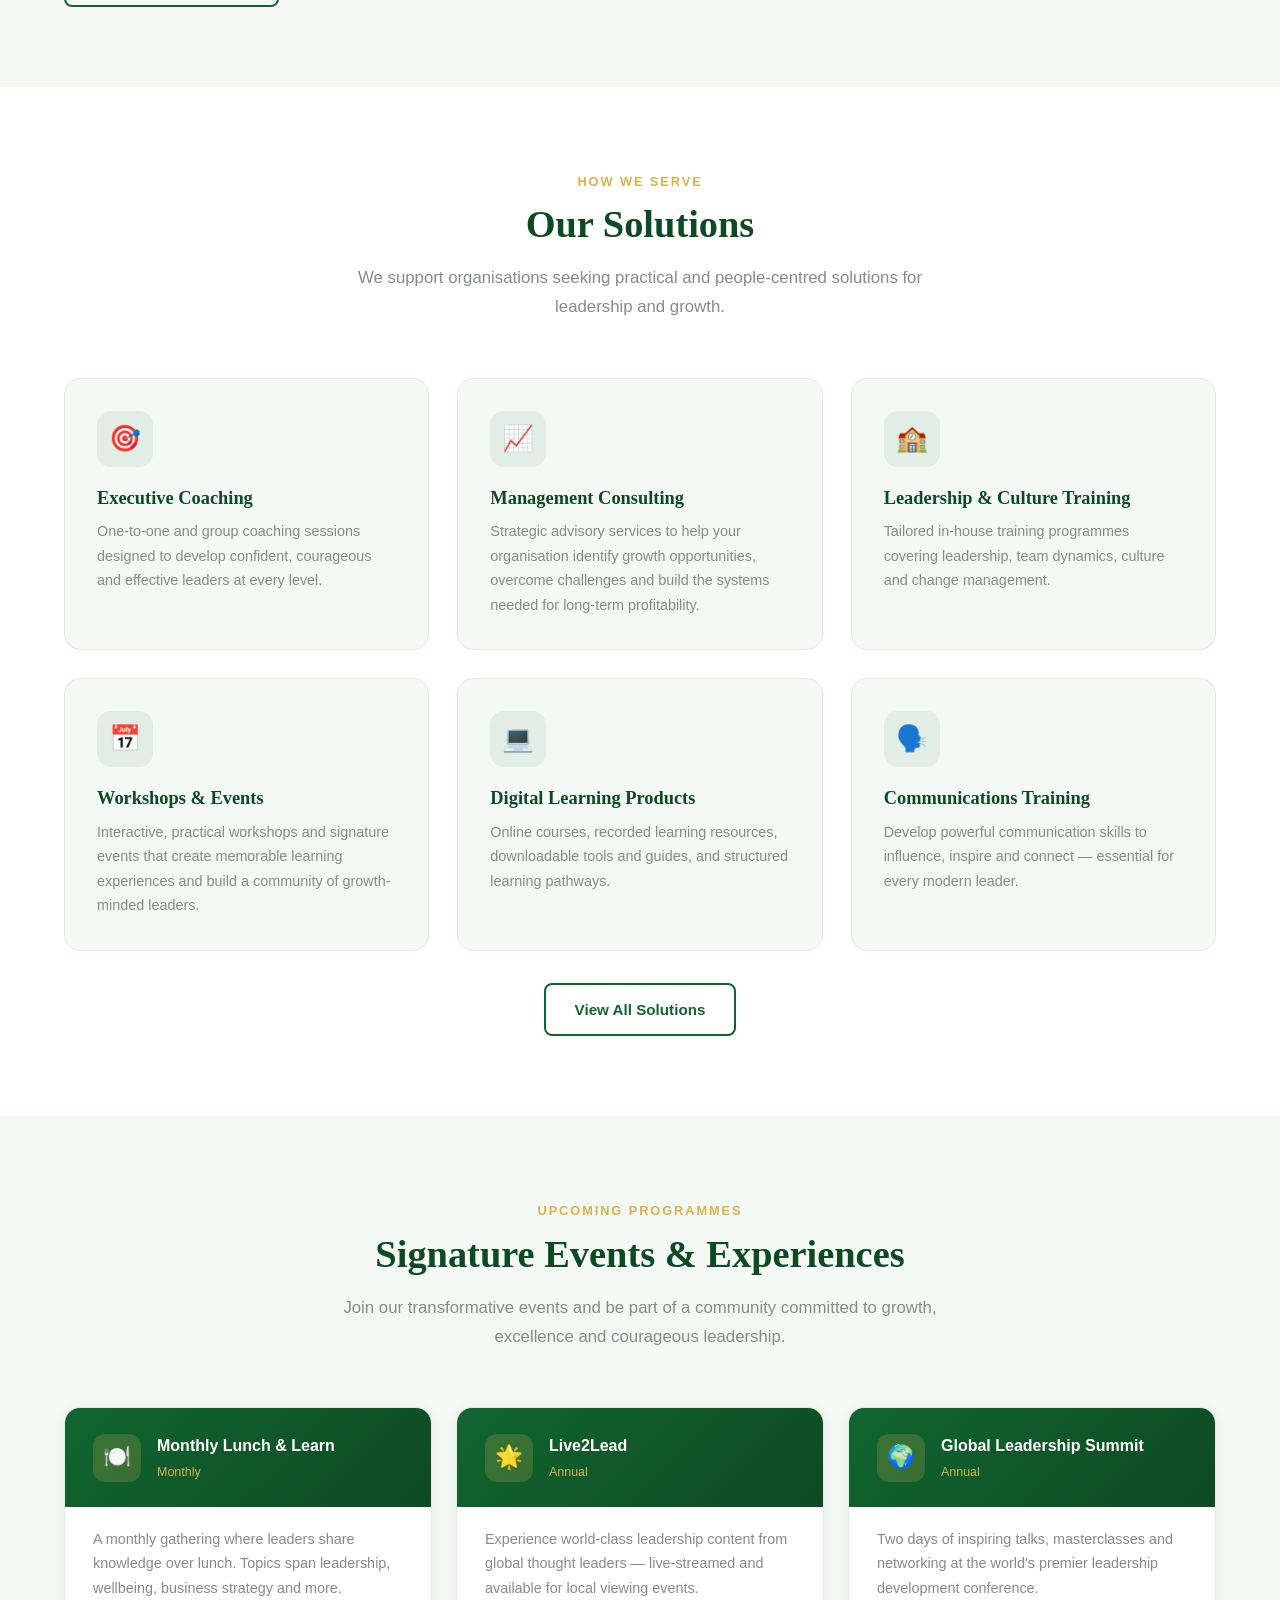
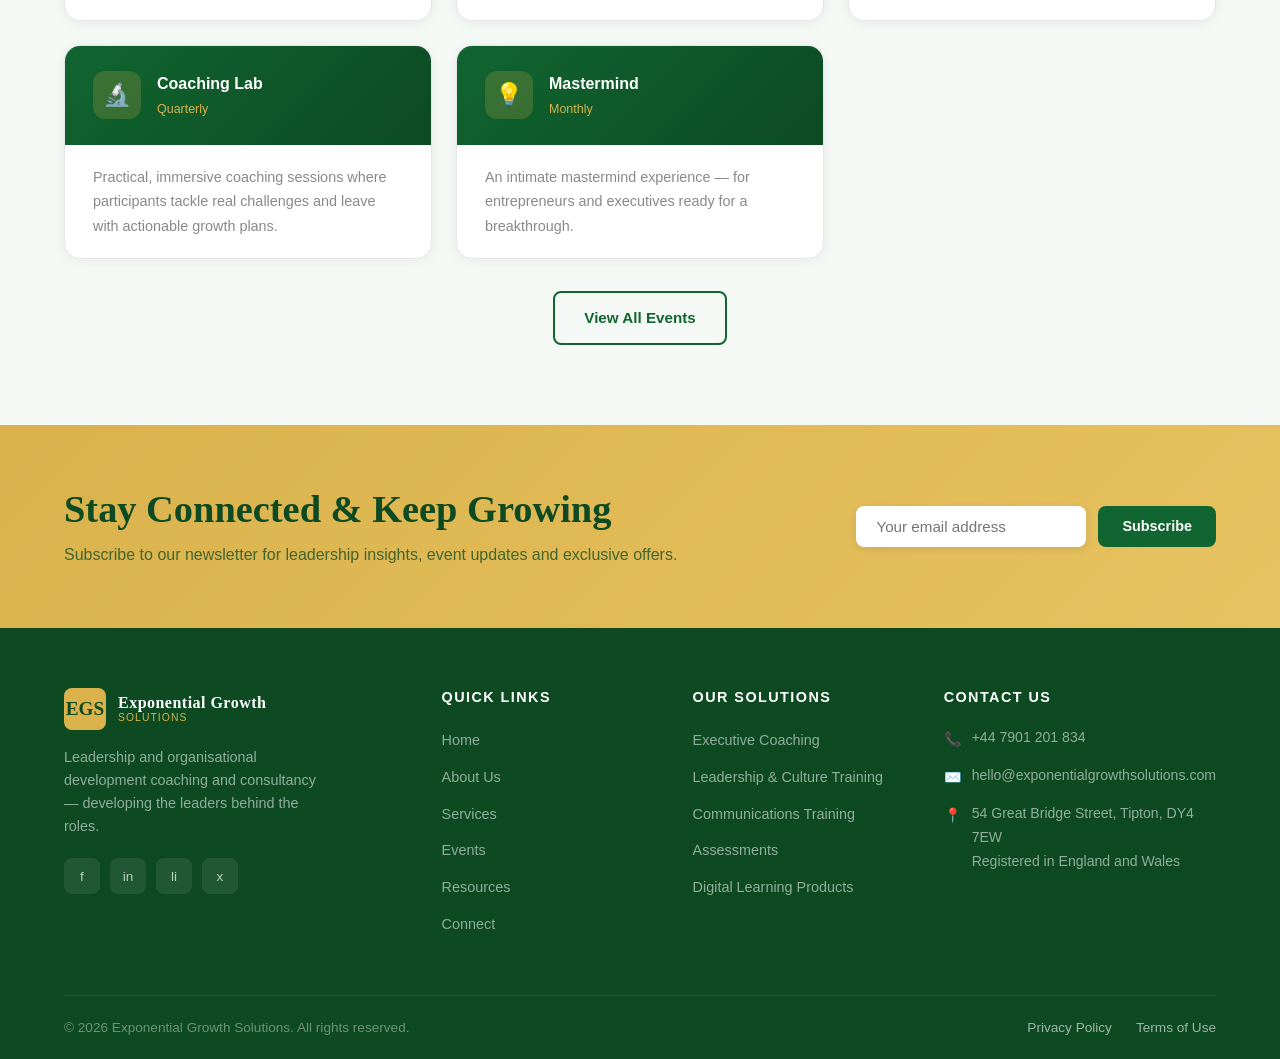
==== commit da142d79: "Update mastermind card title and home page hero heading Agent-Logs-Url: https://github.com/InadeAfri" ====
--- a/index.html
+++ b/index.html
@@ -50,7 +50,7 @@
     <div class="hero-graphic" aria-hidden="true"></div>
     <div class="container">
       <div class="hero-content fade-up">
-        <h1>Unlock <span>Exponential Growth</span><br>in Your Leadership &amp; Business</h1>
+        <h1>Unlocking Exponential Growth<br>Developing Leaders From the Inside Out</h1>
         <p class="hero-subtitle">
           We partner with organizations to provide practical and sustainable leadership training, coaching, speaking and consulting services — to build confident leaders, strengthen managerial capability, develop stronger teams, and foster healthier workplace cultures
         </p>
@@ -220,7 +220,7 @@
           <div class="event-header">
             <div class="event-icon">💡</div>
             <div>
-              <div class="event-title">Mastermind with Kate</div>
+              <div class="event-title">Mastermind</div>
               <div class="event-freq">Monthly</div>
             </div>
           </div>
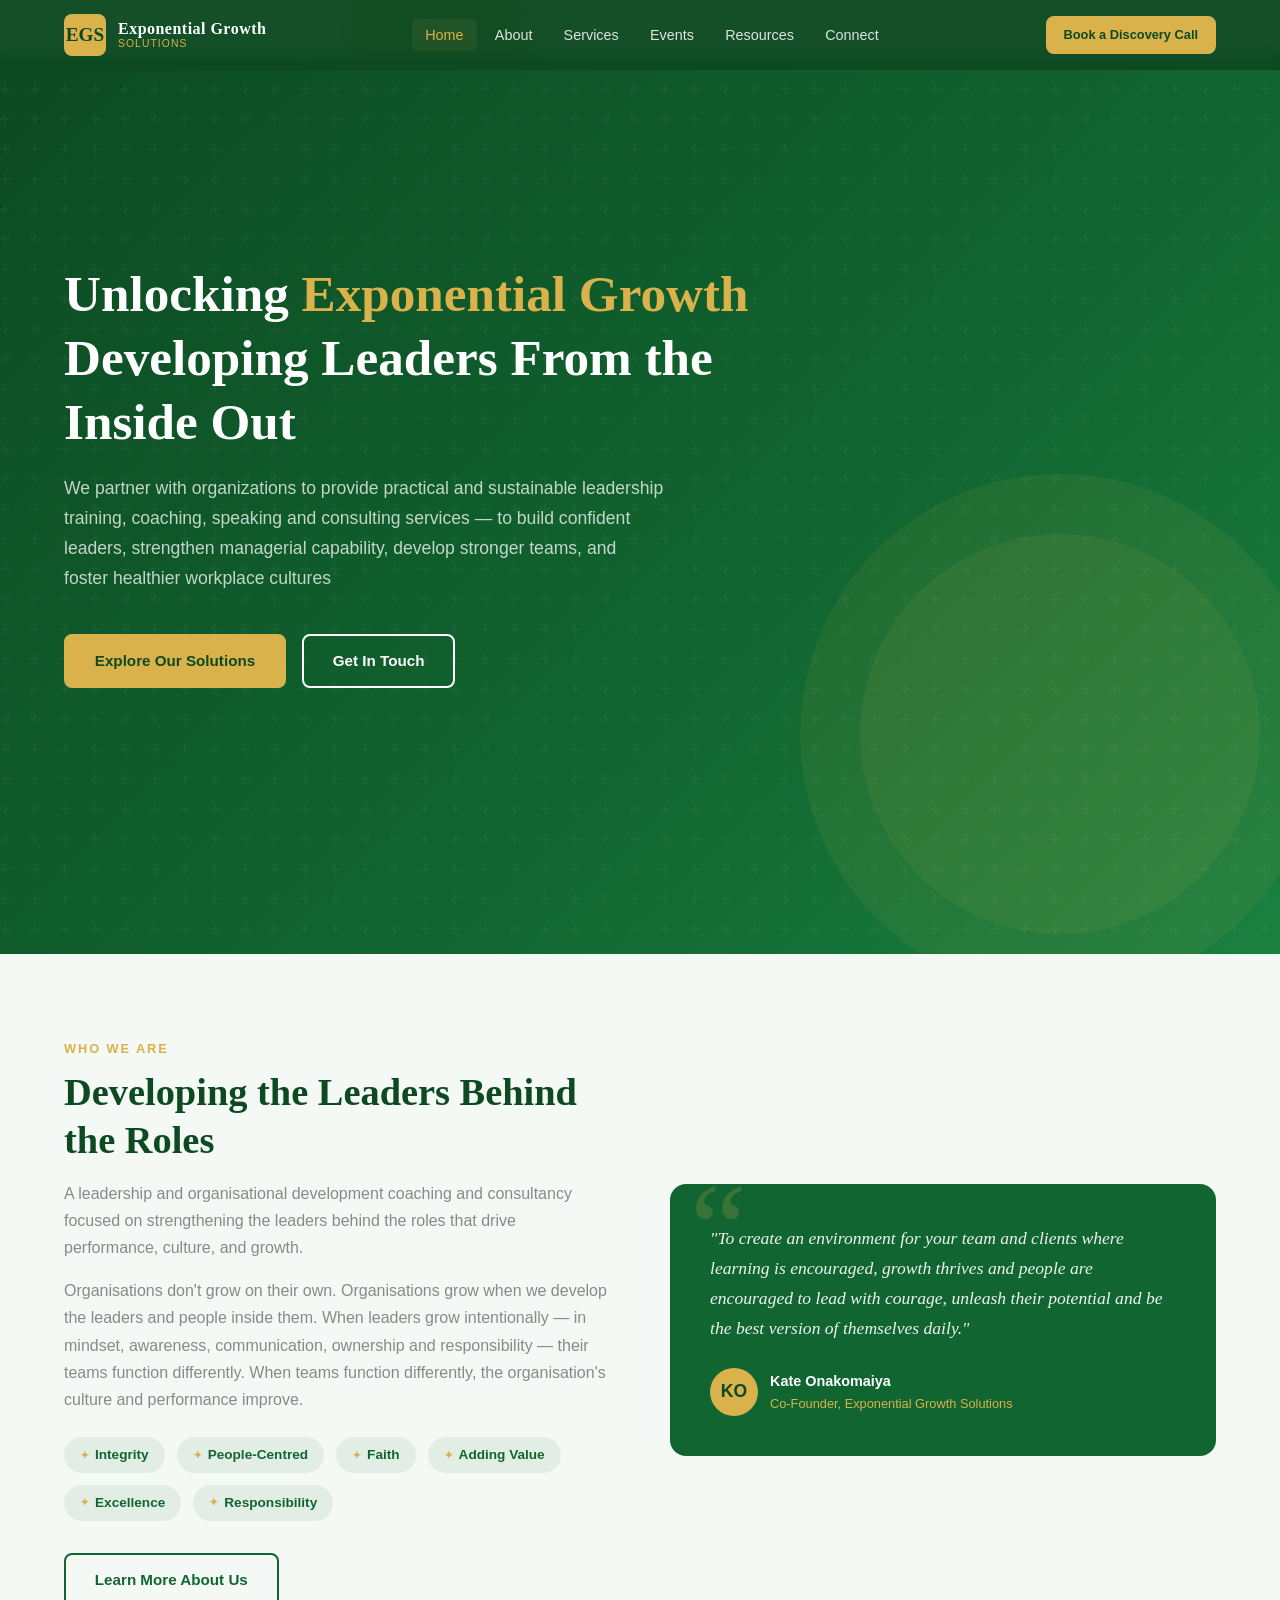
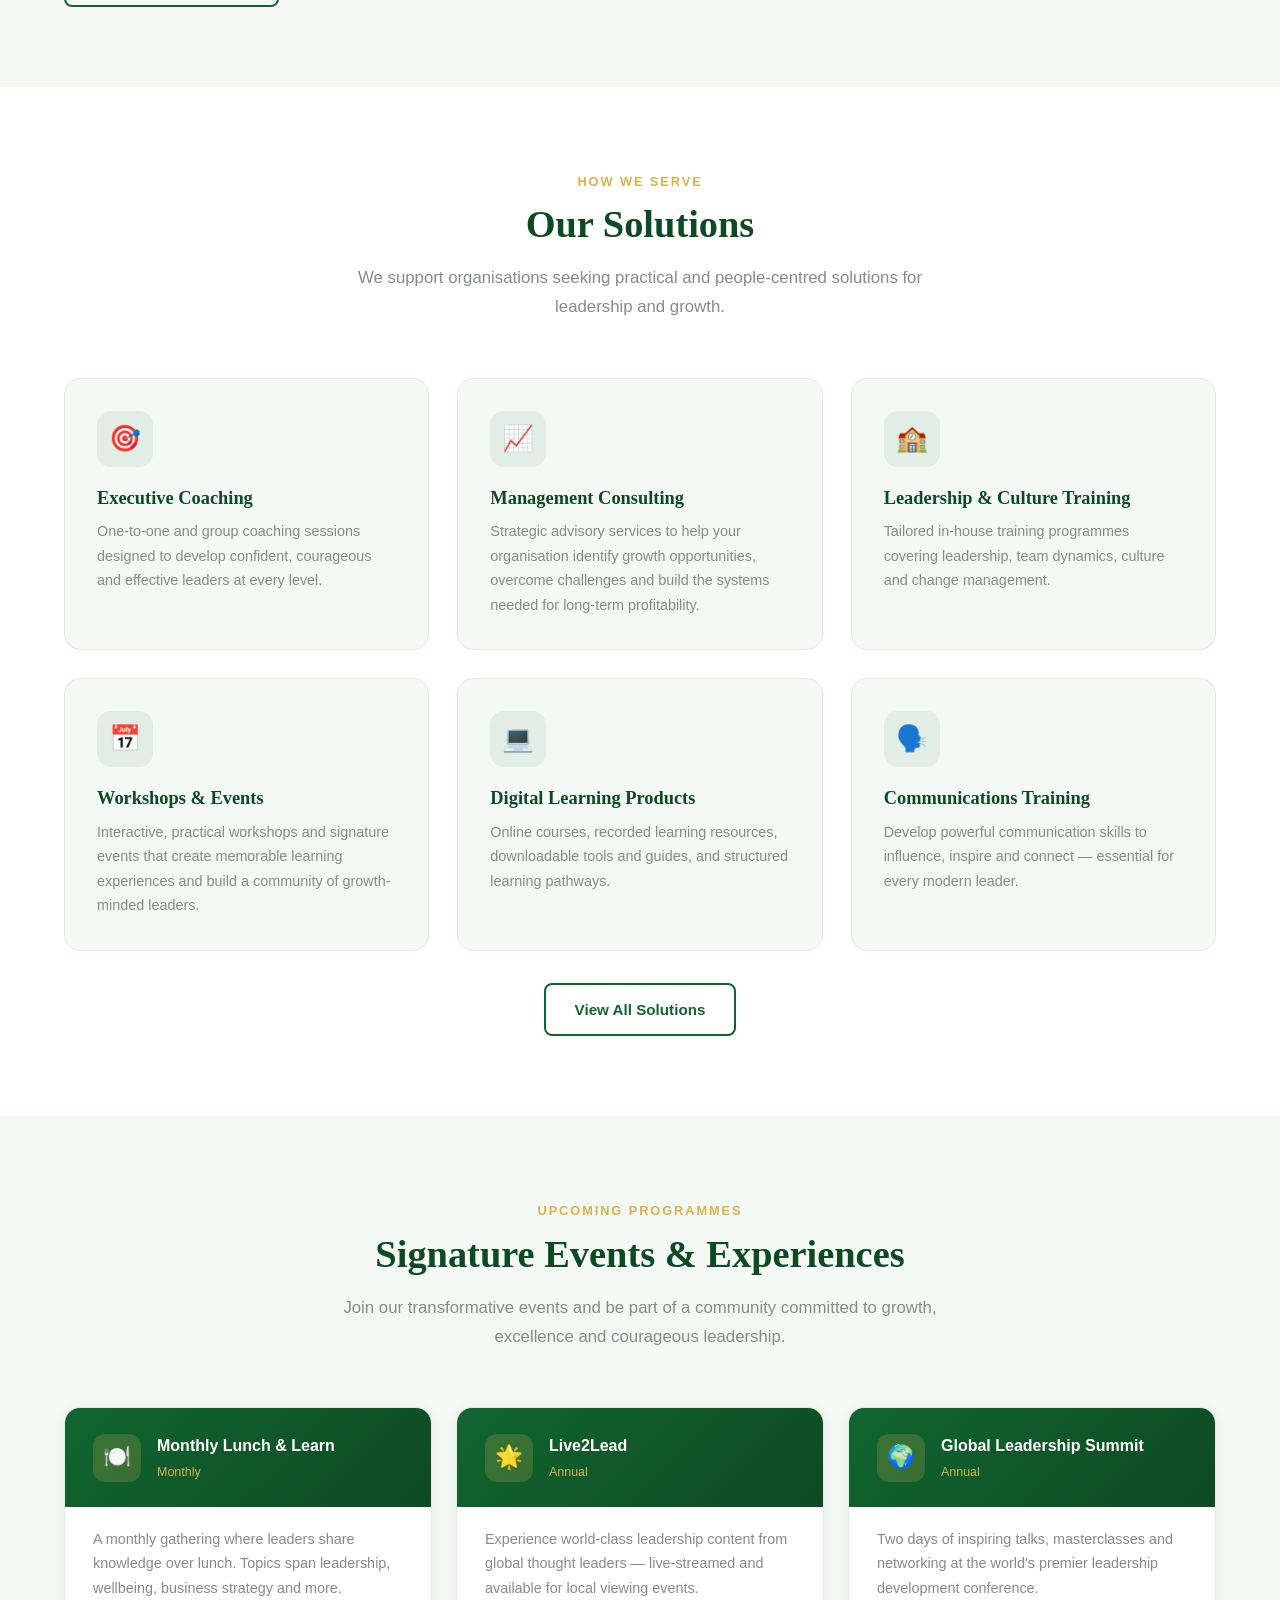
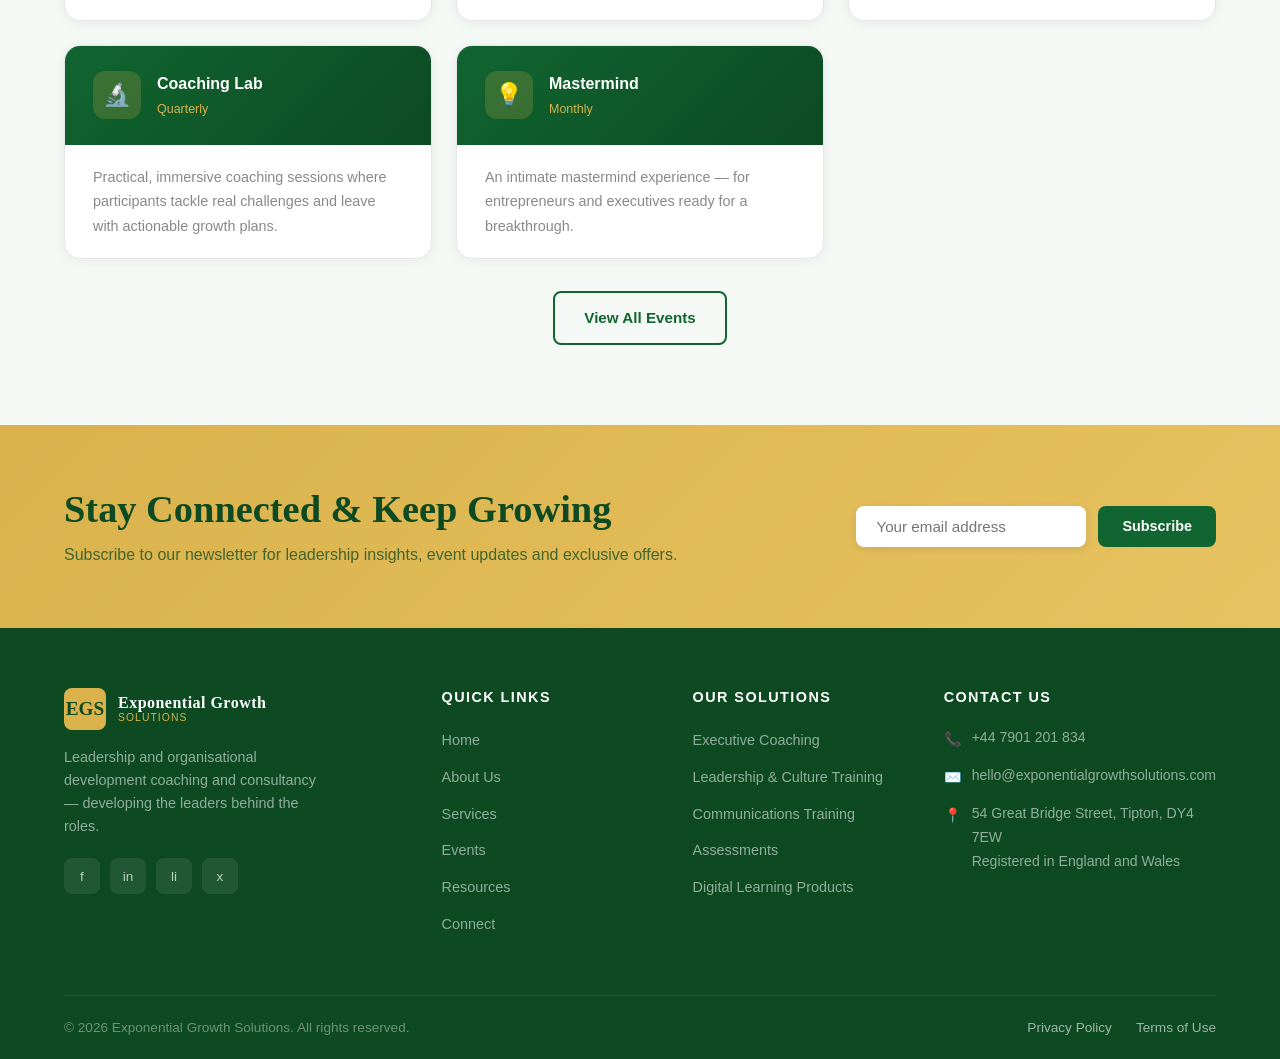
==== commit 0f4bc76b: "Restore colored span around Exponential Growth in hero heading Agent-Logs-Url: https://github.com/In" ====
--- a/index.html
+++ b/index.html
@@ -50,7 +50,7 @@
     <div class="hero-graphic" aria-hidden="true"></div>
     <div class="container">
       <div class="hero-content fade-up">
-        <h1>Unlocking Exponential Growth<br>Developing Leaders From the Inside Out</h1>
+        <h1>Unlocking <span>Exponential Growth</span><br>Developing Leaders From the Inside Out</h1>
         <p class="hero-subtitle">
           We partner with organizations to provide practical and sustainable leadership training, coaching, speaking and consulting services — to build confident leaders, strengthen managerial capability, develop stronger teams, and foster healthier workplace cultures
         </p>
